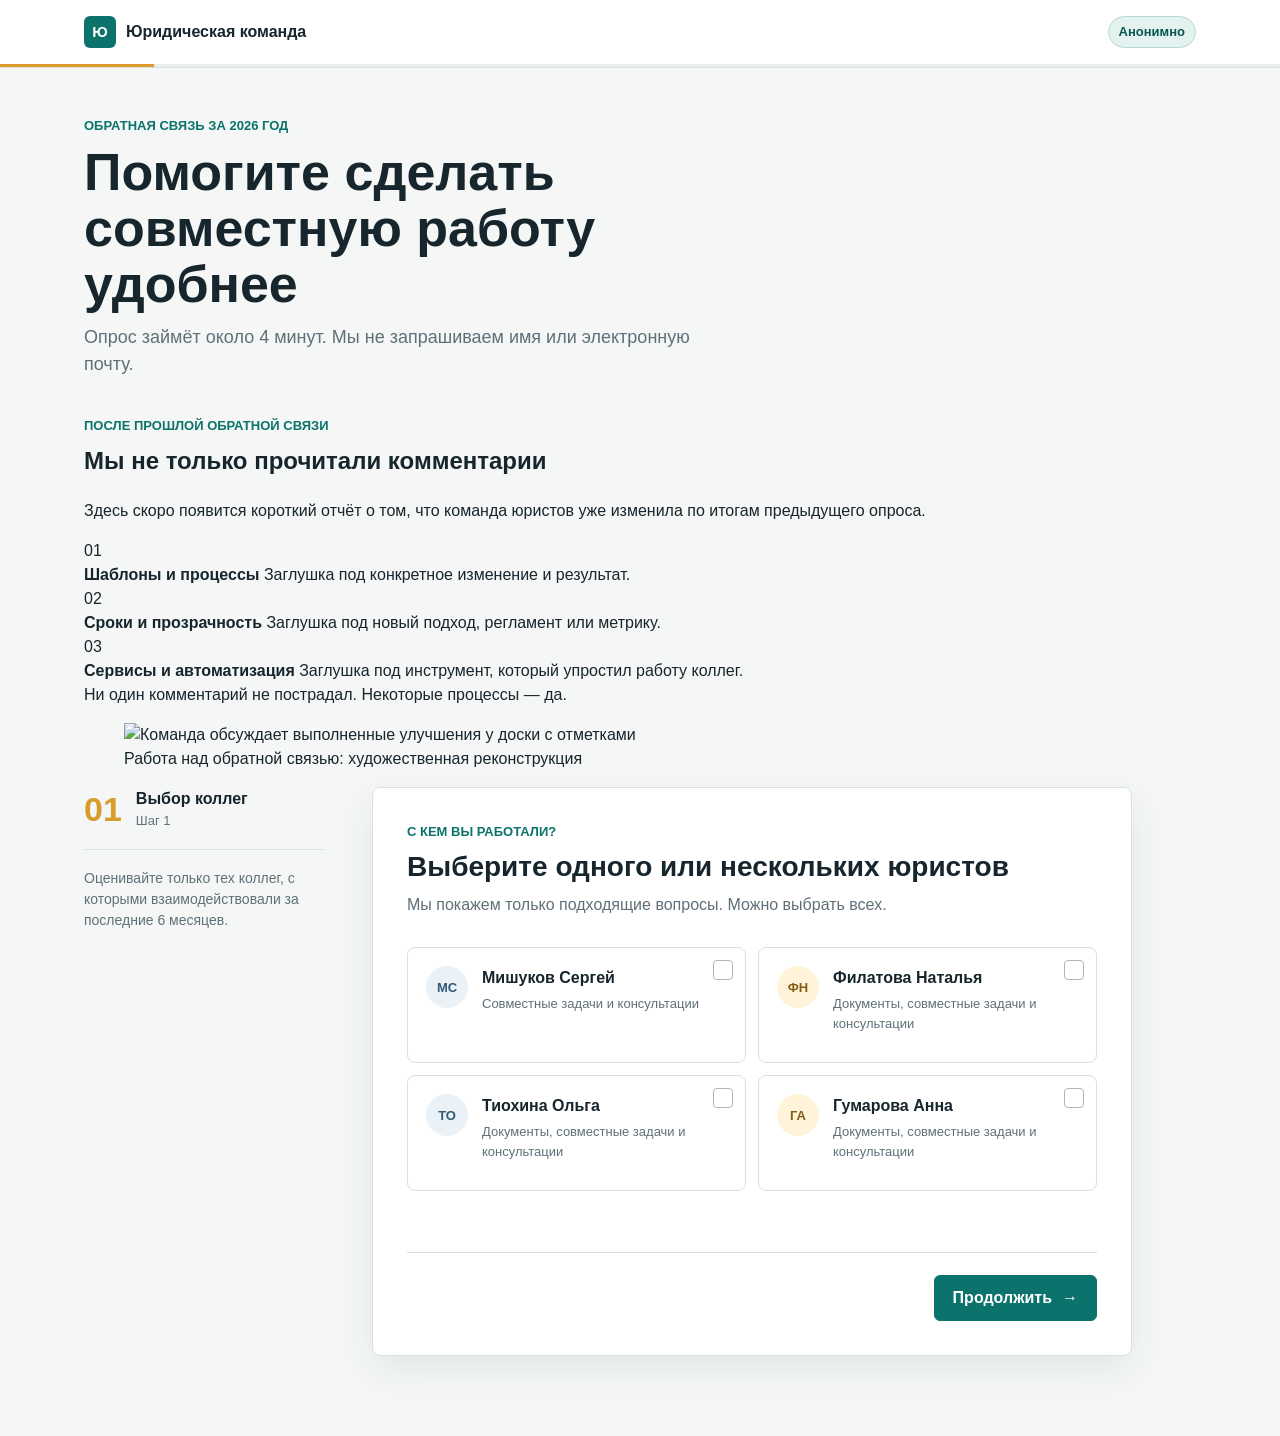
==== index.html @ 3297eff4 "Add previous-feedback highlights section" ====
<!doctype html>
<html lang="ru">
<head>
  <meta charset="utf-8">
  <meta name="viewport" content="width=device-width, initial-scale=1">
  <meta name="color-scheme" content="light">
  <meta name="theme-color" content="#0b736b">
  <title>Обратная связь по работе юридической команды</title>
  <meta name="description" content="Анонимная обратная связь по работе юридической команды">
  <link rel="stylesheet" href="styles.css">
</head>
<body>
  <header class="topbar">
    <div class="topbar__inner">
      <a class="brand" href="#" aria-label="В начало опроса">
        <span class="brand__mark" aria-hidden="true">Ю</span>
        <span>Юридическая команда</span>
      </a>
      <span class="privacy-badge">Анонимно</span>
    </div>
    <div class="progress" aria-label="Прогресс заполнения">
      <div class="progress__bar" id="progress-bar"></div>
    </div>
  </header>

  <main class="shell">
    <section class="intro" aria-labelledby="page-title">
      <p class="eyebrow">Обратная связь за 2026 год</p>
      <h1 id="page-title">Помогите сделать совместную работу удобнее</h1>
      <p>Опрос займёт около 4 минут. Мы не запрашиваем имя или электронную почту.</p>
    </section>


    <section class="after-feedback" aria-labelledby="after-feedback-title">
      <div class="after-feedback__copy">
        <p class="eyebrow">После прошлой обратной связи</p>
        <h2 id="after-feedback-title">Мы не только прочитали комментарии</h2>
        <p class="after-feedback__lead">Здесь скоро появится короткий отчёт о том, что команда юристов уже изменила по итогам предыдущего опроса.</p>

        <div class="impact-list" aria-label="Будущие темы отчёта">
          <div class="impact-item">
            <span class="impact-item__number">01</span>
            <div>
              <strong>Шаблоны и процессы</strong>
              <span>Заглушка под конкретное изменение и результат.</span>
            </div>
          </div>
          <div class="impact-item">
            <span class="impact-item__number">02</span>
            <div>
              <strong>Сроки и прозрачность</strong>
              <span>Заглушка под новый подход, регламент или метрику.</span>
            </div>
          </div>
          <div class="impact-item">
            <span class="impact-item__number">03</span>
            <div>
              <strong>Сервисы и автоматизация</strong>
              <span>Заглушка под инструмент, который упростил работу коллег.</span>
            </div>
          </div>
        </div>

        <p class="after-feedback__aside">Ни один комментарий не пострадал. Некоторые процессы — да.</p>
      </div>

      <figure class="after-feedback__media">
        <img src="assets/after-feedback-team.svg" alt="Команда обсуждает выполненные улучшения у доски с отметками">
        <figcaption>Работа над обратной связью: художественная реконструкция</figcaption>
      </figure>
    </section>

    <div class="survey-layout">
      <aside class="survey-meta" aria-label="Информация об опросе">
        <div class="meta-item">
          <span class="meta-item__number" id="step-number">01</span>
          <div>
            <strong id="step-label">Выбор коллег</strong>
            <span id="step-count">Шаг 1</span>
          </div>
        </div>
        <p class="meta-note">Оценивайте только тех коллег, с которыми взаимодействовали за последние 6 месяцев.</p>
      </aside>

      <form id="survey-form" class="survey" novalidate>
        <section class="step is-active" data-step="selection" aria-labelledby="selection-title">
          <div class="step-heading">
            <p class="step-heading__kicker">С кем вы работали?</p>
            <h2 id="selection-title">Выберите одного или нескольких юристов</h2>
            <p>Мы покажем только подходящие вопросы. Можно выбрать всех.</p>
          </div>

          <div class="people-grid" id="people-grid"></div>
          <p class="field-error" id="selection-error" role="alert"></p>

          <div class="actions actions--end">
            <button class="button button--primary" type="button" id="start-button">
              Продолжить
              <span aria-hidden="true">→</span>
            </button>
          </div>
        </section>

        <section class="step" data-step="person" aria-live="polite"></section>

        <section class="step" data-step="final" aria-labelledby="final-title">
          <div class="step-heading">
            <p class="step-heading__kicker">Общий опыт</p>
            <h2 id="final-title">Осталось немного</h2>
            <p>Расскажите о сложностях, которые важно учесть в дальнейшей работе.</p>
          </div>

          <fieldset class="field-group">
            <legend>Возникали ли сложности во взаимодействии?</legend>
            <div class="choice-row">
              <label class="choice-pill">
                <input type="radio" name="had-difficulty" value="Нет" required>
                <span>Нет</span>
              </label>
              <label class="choice-pill">
                <input type="radio" name="had-difficulty" value="Да">
                <span>Да, была сложность</span>
              </label>
            </div>
          </fieldset>

          <div class="field is-hidden" id="difficulty-details-wrap">
            <label for="difficulty-details">Опишите ситуацию и что помогло бы её решить <span class="required">*</span></label>
            <textarea id="difficulty-details" rows="5" placeholder="Без персональных данных: ситуация, её влияние и желаемый результат"></textarea>
            <p class="field-error" data-error-for="difficulty-details" role="alert"></p>
          </div>

          <div class="field">
            <label for="team-wish">Что ещё юридическая команда могла бы улучшить?</label>
            <textarea id="team-wish" rows="4" placeholder="Необязательно"></textarea>
          </div>

          <div class="notice">
            <strong>Перед отправкой</strong>
            <p>Пожалуйста, не указывайте в комментариях данные клиентов, номера договоров и другую конфиденциальную информацию.</p>
          </div>

          <p class="field-error" id="final-error" role="alert"></p>
          <div class="actions">
            <button class="button button--secondary" type="button" data-action="back">Назад</button>
            <button class="button button--primary" type="submit" id="submit-button">
              <span class="button__label">Отправить ответ</span>
              <span class="button__spinner" aria-hidden="true"></span>
            </button>
          </div>
        </section>

        <section class="step success" data-step="success" aria-labelledby="success-title">
          <div class="success__mark" aria-hidden="true">✓</div>
          <p class="step-heading__kicker">Ответ записан</p>
          <h2 id="success-title">Спасибо за обратную связь</h2>
          <p>Результаты будут анализироваться в обобщённом виде вместе с ответами других коллег.</p>
        </section>
      </form>
    </div>
  </main>

  <form id="google-form" action="https://docs.google.com/forms/d/e/1FAIpQLSdIA1RWvDB-7b70IXJwXFzB1P9AaXheVucf6QjuckvnN6t9wQ/formResponse" method="post" target="submit-frame" hidden></form>
  <iframe name="submit-frame" id="submit-frame" title="Отправка ответа" hidden></iframe>

  <script src="app.js"></script>
</body>
</html>
---- styles.css ----
:root {
  --ink: #17252c;
  --muted: #607078;
  --line: #d8e0e2;
  --surface: #ffffff;
  --canvas: #f4f7f6;
  --teal: #0b736b;
  --teal-dark: #07564f;
  --teal-soft: #e4f2ef;
  --amber: #d99b2b;
  --amber-soft: #fff4d9;
  --blue-soft: #eaf1f7;
  --danger: #b33a3a;
  --shadow: 0 14px 38px rgba(18, 46, 49, 0.08);
  font-family: Inter, "Segoe UI", Arial, sans-serif;
  color: var(--ink);
  background: var(--canvas);
}

* { box-sizing: border-box; }

html { scroll-behavior: smooth; }

body {
  margin: 0;
  min-width: 320px;
  background: var(--canvas);
  color: var(--ink);
  font-size: 16px;
  line-height: 1.5;
}

button, textarea, input { font: inherit; }

button { letter-spacing: 0; }

.topbar {
  position: sticky;
  top: 0;
  z-index: 20;
  background: rgba(255, 255, 255, 0.96);
  border-bottom: 1px solid var(--line);
}

.topbar__inner {
  max-width: 1160px;
  height: 64px;
  margin: 0 auto;
  padding: 0 24px;
  display: flex;
  align-items: center;
  justify-content: space-between;
  gap: 16px;
}

.brand {
  display: inline-flex;
  align-items: center;
  gap: 10px;
  color: var(--ink);
  font-weight: 700;
  text-decoration: none;
}

.brand__mark {
  width: 32px;
  height: 32px;
  display: grid;
  place-items: center;
  border-radius: 6px;
  background: var(--teal);
  color: #fff;
  font-size: 15px;
}

.privacy-badge {
  padding: 5px 10px;
  border: 1px solid #b8d7d2;
  border-radius: 999px;
  color: var(--teal-dark);
  background: var(--teal-soft);
  font-size: 13px;
  font-weight: 700;
}

.progress { height: 3px; background: #e8edee; }

.progress__bar {
  width: 12%;
  height: 100%;
  background: var(--amber);
  transition: width 220ms ease;
}

.shell {
  max-width: 1160px;
  margin: 0 auto;
  padding: 48px 24px 80px;
}

.intro {
  max-width: 760px;
  margin-bottom: 38px;
}

.eyebrow, .step-heading__kicker {
  margin: 0 0 8px;
  color: var(--teal);
  font-size: 13px;
  font-weight: 800;
  text-transform: uppercase;
}

h1, h2, p { margin-top: 0; }

h1 {
  max-width: 720px;
  margin-bottom: 12px;
  font-size: clamp(32px, 5vw, 52px);
  line-height: 1.08;
  letter-spacing: 0;
}

.intro > p:last-child {
  max-width: 620px;
  margin-bottom: 0;
  color: var(--muted);
  font-size: 18px;
}

.survey-layout {
  display: grid;
  grid-template-columns: minmax(180px, 240px) minmax(0, 760px);
  gap: 48px;
  align-items: start;
}

.survey-meta { position: sticky; top: 96px; }

.meta-item {
  display: flex;
  align-items: center;
  gap: 14px;
  padding-bottom: 18px;
  border-bottom: 1px solid var(--line);
}

.meta-item__number {
  color: var(--amber);
  font-size: 34px;
  font-weight: 800;
  line-height: 1;
}

.meta-item strong, .meta-item span { display: block; }

.meta-item div > span { color: var(--muted); font-size: 13px; }

.meta-note { margin: 18px 0 0; color: var(--muted); font-size: 14px; }

.survey {
  min-height: 560px;
  padding: 34px;
  border: 1px solid var(--line);
  border-radius: 8px;
  background: var(--surface);
  box-shadow: var(--shadow);
}

.step { display: none; }
.step.is-active { display: block; }

.step-heading { margin-bottom: 30px; }

.step-heading h2, .success h2 {
  margin-bottom: 10px;
  font-size: 28px;
  line-height: 1.2;
  letter-spacing: 0;
}

.step-heading > p:last-child, .success > p:last-child { margin-bottom: 0; color: var(--muted); }

.people-grid {
  display: grid;
  grid-template-columns: repeat(2, minmax(0, 1fr));
  gap: 12px;
}

.person-choice {
  position: relative;
  display: flex;
  min-height: 116px;
  padding: 18px;
  gap: 14px;
  align-items: flex-start;
  border: 1px solid var(--line);
  border-radius: 8px;
  background: #fff;
  cursor: pointer;
  transition: border-color 160ms ease, background 160ms ease, box-shadow 160ms ease;
}

.person-choice:hover { border-color: #91b8b3; }

.person-choice:has(input:focus-visible) { outline: 3px solid rgba(11, 115, 107, 0.2); outline-offset: 2px; }

.person-choice:has(input:checked) {
  border-color: var(--teal);
  background: var(--teal-soft);
  box-shadow: inset 0 0 0 1px var(--teal);
}

.person-choice input {
  position: absolute;
  opacity: 0;
  pointer-events: none;
}

.avatar {
  flex: 0 0 42px;
  width: 42px;
  height: 42px;
  display: grid;
  place-items: center;
  border-radius: 50%;
  background: var(--blue-soft);
  color: #315a75;
  font-size: 13px;
  font-weight: 800;
}

.person-choice:nth-child(2n) .avatar { background: var(--amber-soft); color: #845d13; }

.person-choice__copy { min-width: 0; }
.person-choice__copy strong { display: block; margin-bottom: 4px; }
.person-choice__copy span { display: block; color: var(--muted); font-size: 13px; }

.person-choice__check {
  position: absolute;
  top: 12px;
  right: 12px;
  width: 20px;
  height: 20px;
  display: grid;
  place-items: center;
  border: 1px solid #aab7bc;
  border-radius: 4px;
  color: transparent;
  background: #fff;
  font-size: 13px;
  font-weight: 900;
}

.person-choice:has(input:checked) .person-choice__check { border-color: var(--teal); background: var(--teal); color: #fff; }

.person-summary {
  display: flex;
  align-items: center;
  gap: 14px;
  margin: -6px 0 28px;
  padding: 14px 16px;
  border-left: 3px solid var(--amber);
  background: var(--amber-soft);
}

.person-summary strong, .person-summary span { display: block; }
.person-summary span { color: #6f6042; font-size: 13px; }

.metric { margin-bottom: 28px; }

.metric__title {
  display: flex;
  justify-content: space-between;
  gap: 16px;
  margin-bottom: 10px;
  font-weight: 700;
}

.metric__title span { color: var(--muted); font-size: 13px; font-weight: 500; }

.rating {
  display: grid;
  grid-template-columns: repeat(10, minmax(36px, 1fr));
  gap: 5px;
}

.rating label { position: relative; }
.rating input { position: absolute; opacity: 0; }

.rating span {
  height: 42px;
  display: grid;
  place-items: center;
  border: 1px solid var(--line);
  border-radius: 6px;
  background: #fff;
  cursor: pointer;
  font-weight: 700;
  transition: background 140ms ease, border-color 140ms ease, color 140ms ease;
}

.rating label:hover span { border-color: #87aaa6; }
.rating input:focus-visible + span { outline: 3px solid rgba(11, 115, 107, 0.2); outline-offset: 2px; }
.rating input:checked + span { border-color: var(--teal); background: var(--teal); color: #fff; }

.rating-scale {
  display: flex;
  justify-content: space-between;
  margin-top: 7px;
  color: var(--muted);
  font-size: 12px;
}

.field { margin-top: 24px; }
.field.is-hidden { display: none; }

.field label, .field-group legend {
  display: block;
  margin-bottom: 9px;
  font-weight: 700;
}

.required { color: var(--danger); }

textarea {
  width: 100%;
  min-height: 96px;
  padding: 13px 14px;
  resize: vertical;
  border: 1px solid #b8c4c8;
  border-radius: 6px;
  color: var(--ink);
  background: #fff;
}

textarea:focus { outline: 3px solid rgba(11, 115, 107, 0.16); border-color: var(--teal); }
textarea[aria-invalid="true"] { border-color: var(--danger); }

.field-group { margin: 0; padding: 0; border: 0; }

.choice-row { display: flex; flex-wrap: wrap; gap: 10px; }
.choice-pill { position: relative; }
.choice-pill input { position: absolute; opacity: 0; }
.choice-pill span {
  display: block;
  padding: 10px 15px;
  border: 1px solid var(--line);
  border-radius: 6px;
  cursor: pointer;
  background: #fff;
}
.choice-pill input:checked + span { border-color: var(--teal); background: var(--teal-soft); color: var(--teal-dark); font-weight: 700; }
.choice-pill input:focus-visible + span { outline: 3px solid rgba(11, 115, 107, 0.2); outline-offset: 2px; }

.notice {
  margin-top: 26px;
  padding: 14px 16px;
  border-left: 3px solid #5e86a0;
  background: var(--blue-soft);
  color: #344f60;
}
.notice strong { display: block; margin-bottom: 2px; }
.notice p { margin-bottom: 0; font-size: 14px; }

.field-error { min-height: 21px; margin: 8px 0 0; color: var(--danger); font-size: 13px; }

.actions {
  display: flex;
  justify-content: space-between;
  gap: 12px;
  margin-top: 32px;
  padding-top: 22px;
  border-top: 1px solid var(--line);
}

.actions--end { justify-content: flex-end; }

.button {
  min-height: 44px;
  padding: 10px 18px;
  display: inline-flex;
  align-items: center;
  justify-content: center;
  gap: 10px;
  border-radius: 6px;
  cursor: pointer;
  font-weight: 750;
}

.button:focus-visible { outline: 3px solid rgba(11, 115, 107, 0.25); outline-offset: 2px; }
.button:disabled { cursor: wait; opacity: 0.7; }
.button--primary { border: 1px solid var(--teal); background: var(--teal); color: #fff; }
.button--primary:hover:not(:disabled) { border-color: var(--teal-dark); background: var(--teal-dark); }
.button--secondary { border: 1px solid #aebbbf; background: #fff; color: var(--ink); }
.button--secondary:hover { background: #f3f6f6; }

.button__spinner {
  display: none;
  width: 16px;
  height: 16px;
  border: 2px solid rgba(255,255,255,0.45);
  border-top-color: #fff;
  border-radius: 50%;
  animation: spin 700ms linear infinite;
}
.button.is-loading .button__spinner { display: block; }

.success { padding: 54px 10px; text-align: center; }
.success__mark {
  width: 58px;
  height: 58px;
  margin: 0 auto 20px;
  display: grid;
  place-items: center;
  border-radius: 50%;
  background: var(--teal-soft);
  color: var(--teal);
  font-size: 30px;
  font-weight: 800;
}

@keyframes spin { to { transform: rotate(360deg); } }

@media (max-width: 820px) {
  .shell { padding-top: 34px; }
  .survey-layout { grid-template-columns: 1fr; gap: 18px; }
  .survey-meta { position: static; }
  .meta-note { display: none; }
  .survey { min-height: auto; }
}

@media (max-width: 620px) {
  .topbar__inner { padding: 0 16px; }
  .brand > span:last-child { display: none; }
  .shell { padding: 28px 14px 52px; }
  h1 { font-size: 34px; }
  .intro > p:last-child { font-size: 16px; }
  .people-grid { grid-template-columns: 1fr; }
  .survey { padding: 24px 16px; }
  .rating { grid-template-columns: repeat(5, 1fr); }
  .metric__title { display: block; }
  .metric__title span { display: block; margin-top: 3px; }
  .actions { flex-wrap: wrap; }
  .actions .button { flex: 1 1 130px; }
}

@media (prefers-reduced-motion: reduce) {
  *, *::before, *::after { scroll-behavior: auto !important; animation-duration: 0.01ms !important; transition-duration: 0.01ms !important; }
}
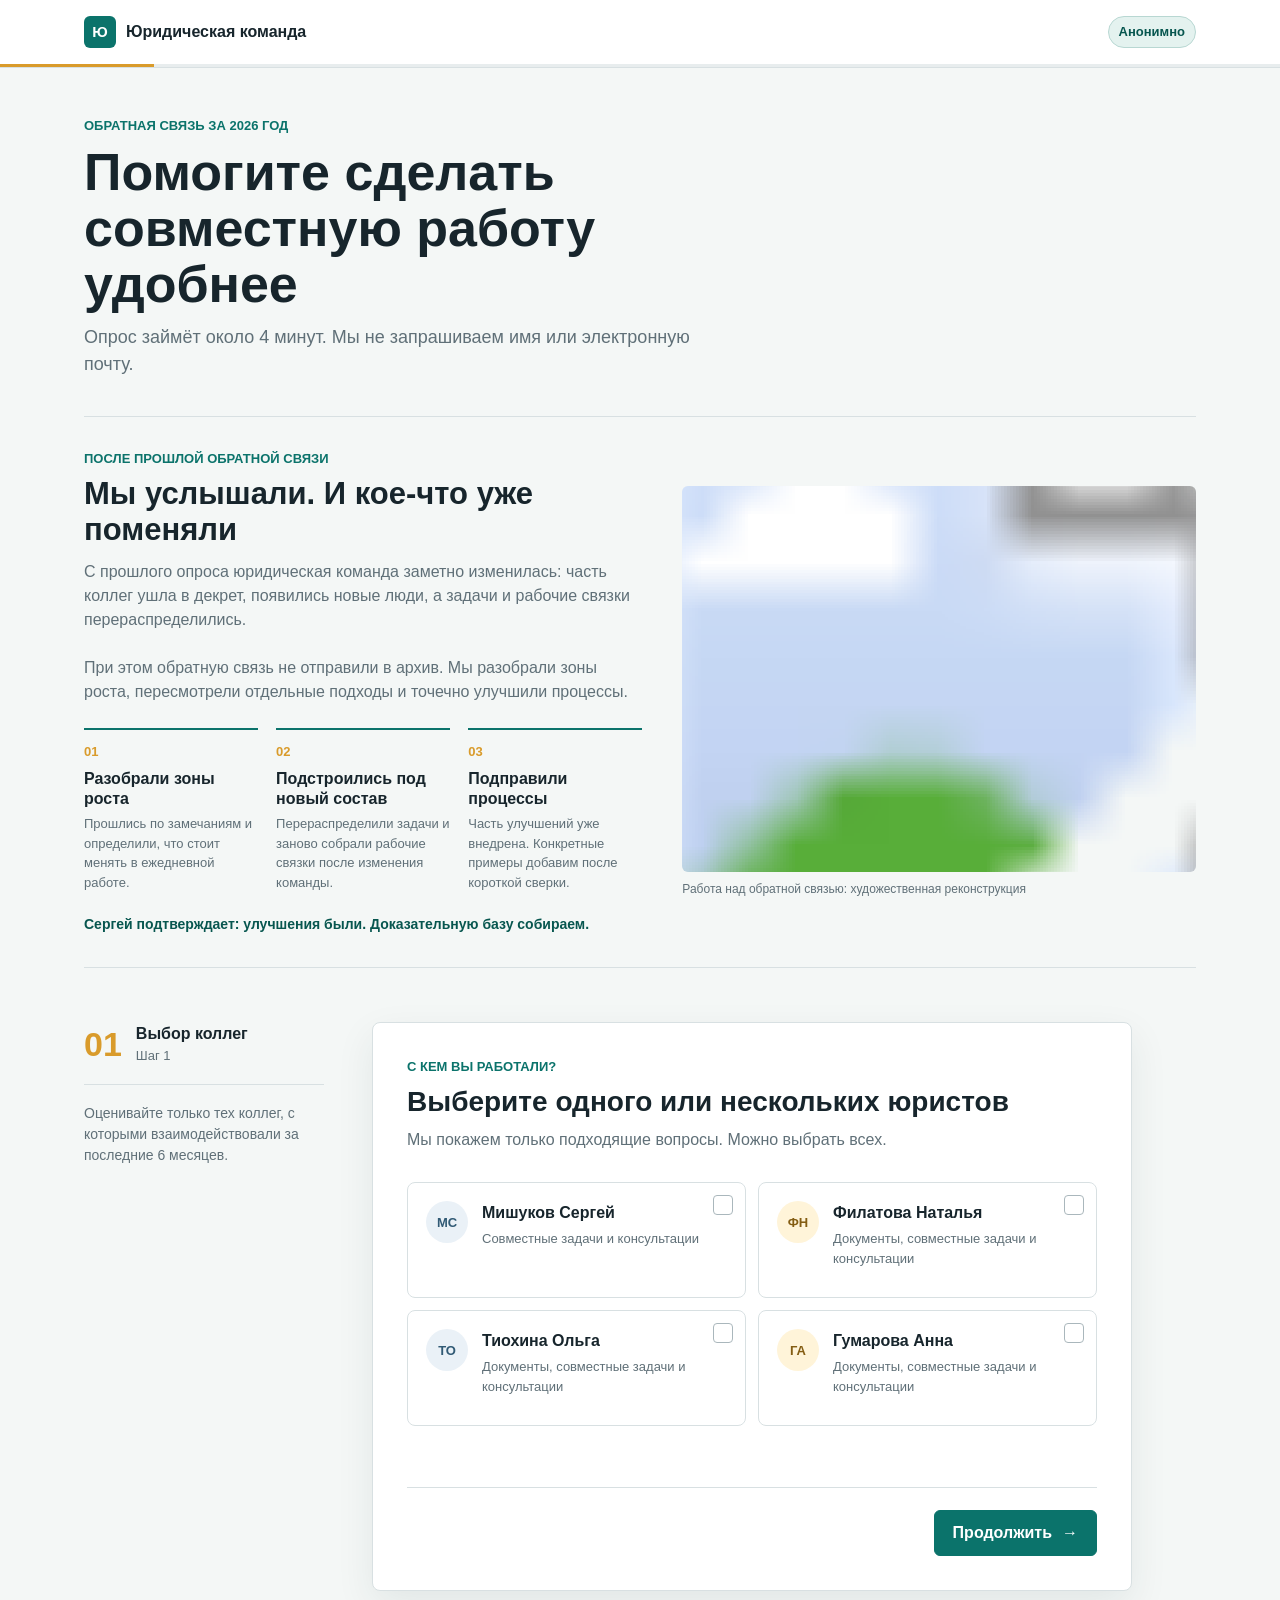
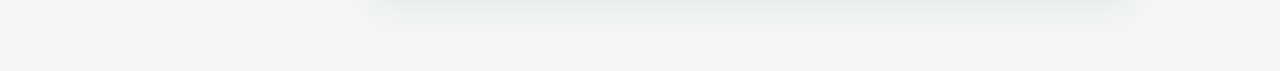
==== commit f9555af4: "Add agreed welcome text" ====
--- a/index.html
+++ b/index.html
@@ -34,34 +34,35 @@
     <section class="after-feedback" aria-labelledby="after-feedback-title">
       <div class="after-feedback__copy">
         <p class="eyebrow">После прошлой обратной связи</p>
-        <h2 id="after-feedback-title">Мы не только прочитали комментарии</h2>
-        <p class="after-feedback__lead">Здесь скоро появится короткий отчёт о том, что команда юристов уже изменила по итогам предыдущего опроса.</p>
+        <h2 id="after-feedback-title">Мы услышали. И кое-что уже поменяли</h2>
+        <p class="after-feedback__lead">С прошлого опроса юридическая команда заметно изменилась: часть коллег ушла в декрет, появились новые люди, а задачи и рабочие связки перераспределились.</p>
+        <p class="after-feedback__lead">При этом обратную связь не отправили в архив. Мы разобрали зоны роста, пересмотрели отдельные подходы и точечно улучшили процессы.</p>
 
         <div class="impact-list" aria-label="Будущие темы отчёта">
           <div class="impact-item">
             <span class="impact-item__number">01</span>
             <div>
-              <strong>Шаблоны и процессы</strong>
-              <span>Заглушка под конкретное изменение и результат.</span>
+              <strong>Разобрали зоны роста</strong>
+              <span>Прошлись по замечаниям и определили, что стоит менять в ежедневной работе.</span>
             </div>
           </div>
           <div class="impact-item">
             <span class="impact-item__number">02</span>
             <div>
-              <strong>Сроки и прозрачность</strong>
-              <span>Заглушка под новый подход, регламент или метрику.</span>
+              <strong>Подстроились под новый состав</strong>
+              <span>Перераспределили задачи и заново собрали рабочие связки после изменения команды.</span>
             </div>
           </div>
           <div class="impact-item">
             <span class="impact-item__number">03</span>
             <div>
-              <strong>Сервисы и автоматизация</strong>
-              <span>Заглушка под инструмент, который упростил работу коллег.</span>
+              <strong>Подправили процессы</strong>
+              <span>Часть улучшений уже внедрена. Конкретные примеры добавим после короткой сверки.</span>
             </div>
           </div>
         </div>
 
-        <p class="after-feedback__aside">Ни один комментарий не пострадал. Некоторые процессы — да.</p>
+        <p class="after-feedback__aside">Сергей подтверждает: улучшения были. Доказательную базу собираем.</p>
       </div>
 
       <figure class="after-feedback__media">
--- a/styles.css
+++ b/styles.css
@@ -128,6 +128,92 @@
   font-size: 18px;
 }
 
+.after-feedback {
+  display: grid;
+  grid-template-columns: minmax(0, 1fr) minmax(340px, 0.92fr);
+  gap: 40px;
+  margin: 0 0 54px;
+  padding: 32px 0;
+  border-top: 1px solid var(--line);
+  border-bottom: 1px solid var(--line);
+  align-items: center;
+}
+
+.after-feedback h2 {
+  max-width: 520px;
+  margin-bottom: 12px;
+  font-size: 31px;
+  line-height: 1.15;
+  letter-spacing: 0;
+}
+
+.after-feedback__lead {
+  max-width: 590px;
+  margin-bottom: 24px;
+  color: var(--muted);
+}
+
+.impact-list {
+  display: grid;
+  grid-template-columns: repeat(3, minmax(0, 1fr));
+  gap: 18px;
+}
+
+.impact-item {
+  min-width: 0;
+  padding-top: 12px;
+  border-top: 2px solid var(--teal);
+}
+
+.impact-item__number {
+  display: block;
+  margin-bottom: 8px;
+  color: var(--amber);
+  font-size: 13px;
+  font-weight: 800;
+}
+
+.impact-item strong,
+.impact-item div > span {
+  display: block;
+}
+
+.impact-item strong {
+  margin-bottom: 5px;
+  line-height: 1.25;
+}
+
+.impact-item div > span {
+  color: var(--muted);
+  font-size: 13px;
+}
+
+.after-feedback__aside {
+  margin: 22px 0 0;
+  color: var(--teal-dark);
+  font-size: 14px;
+  font-weight: 700;
+}
+
+.after-feedback__media {
+  margin: 0;
+}
+
+.after-feedback__media img {
+  width: 100%;
+  aspect-ratio: 4 / 3;
+  display: block;
+  object-fit: cover;
+  object-position: 68% center;
+  border-radius: 6px;
+}
+
+.after-feedback__media figcaption {
+  margin-top: 8px;
+  color: var(--muted);
+  font-size: 12px;
+}
+
 .survey-layout {
   display: grid;
   grid-template-columns: minmax(180px, 240px) minmax(0, 760px);
@@ -424,6 +510,9 @@
 
 @media (max-width: 820px) {
   .shell { padding-top: 34px; }
+  .after-feedback { grid-template-columns: 1fr; gap: 24px; }
+  .after-feedback__media { order: -1; }
+  .after-feedback__media img { aspect-ratio: 16 / 8; }
   .survey-layout { grid-template-columns: 1fr; gap: 18px; }
   .survey-meta { position: static; }
   .meta-note { display: none; }
@@ -436,6 +525,12 @@
   .shell { padding: 28px 14px 52px; }
   h1 { font-size: 34px; }
   .intro > p:last-child { font-size: 16px; }
+  .after-feedback { margin-bottom: 38px; padding: 24px 0; }
+  .after-feedback h2 { font-size: 26px; }
+  .impact-list { grid-template-columns: 1fr; gap: 14px; }
+  .impact-item { display: grid; grid-template-columns: 32px 1fr; gap: 8px; }
+  .impact-item__number { margin: 2px 0 0; }
+  .after-feedback__media img { aspect-ratio: 4 / 3; }
   .people-grid { grid-template-columns: 1fr; }
   .survey { padding: 24px 16px; }
   .rating { grid-template-columns: repeat(5, 1fr); }
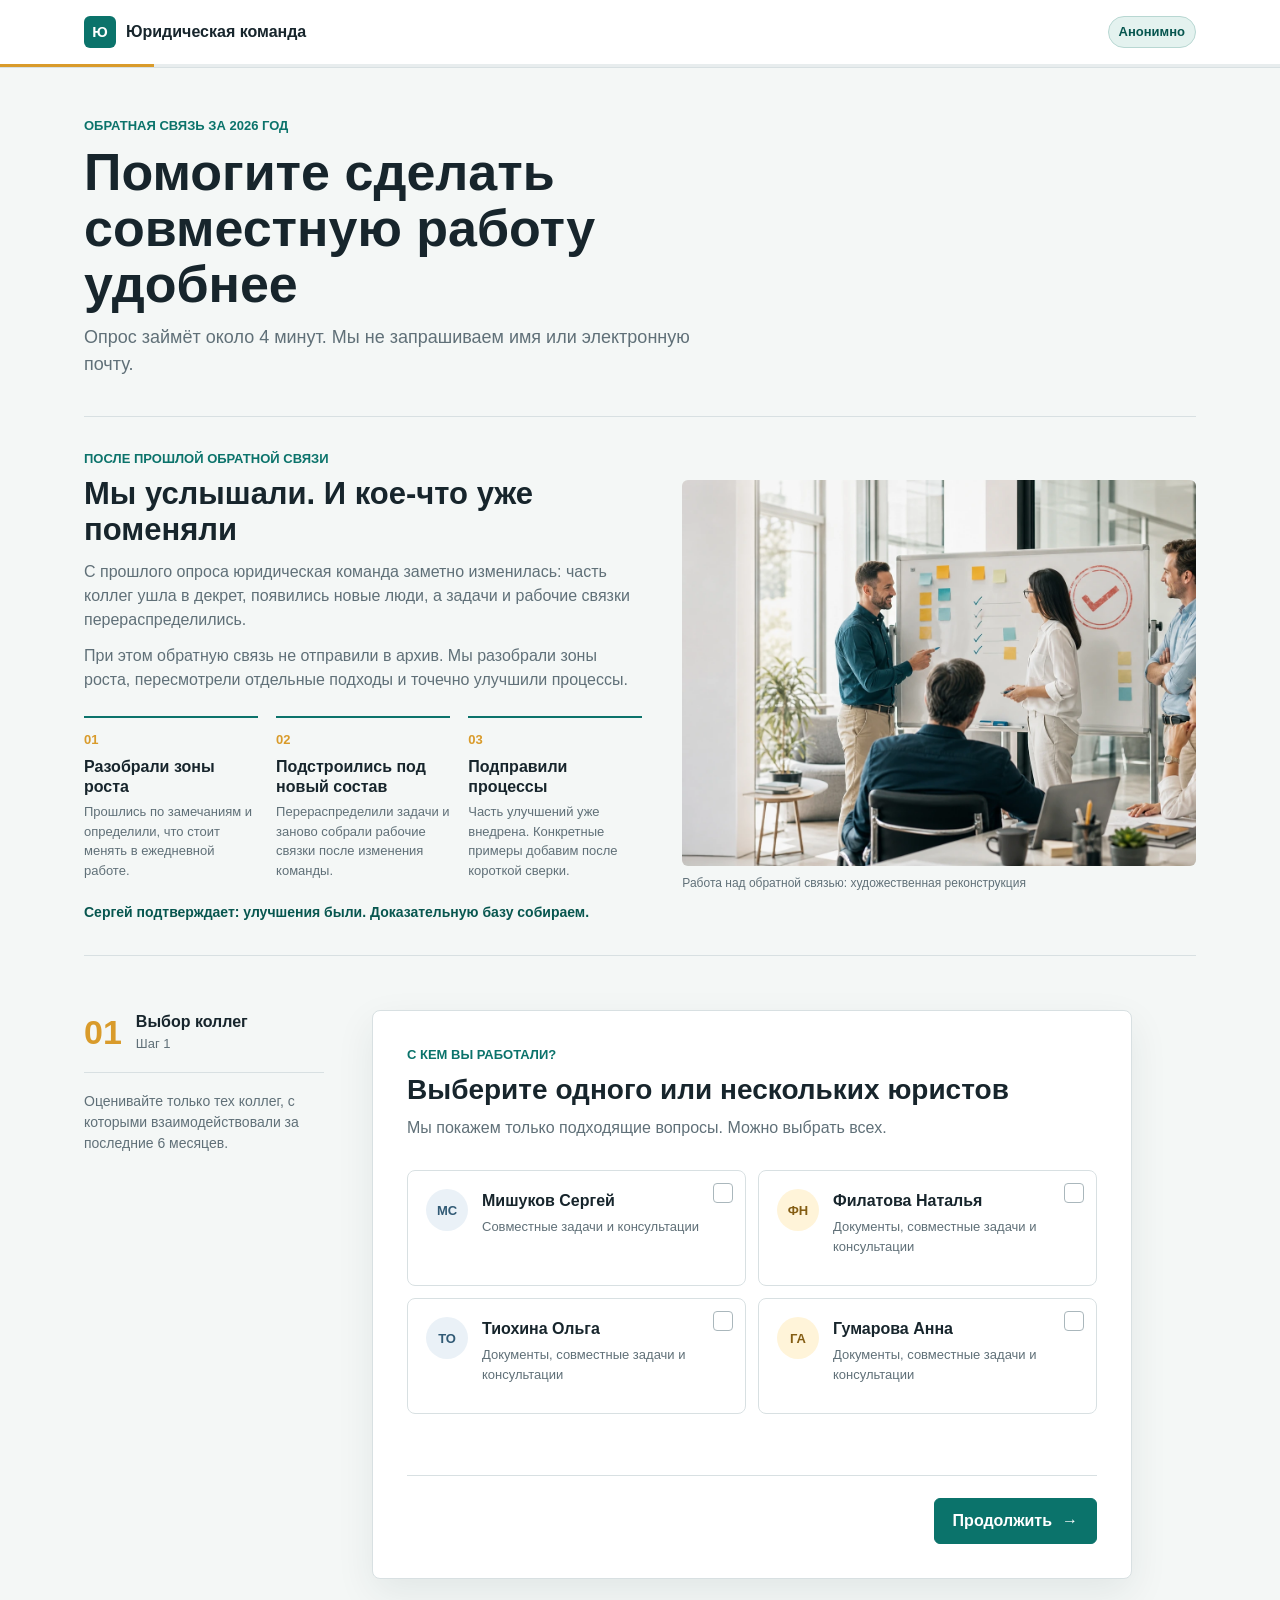
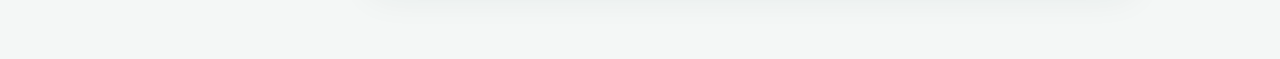
==== commit 58f20a26: "Embed sharp feedback banner directly" ====
--- a/index.html
+++ b/index.html
@@ -1,169 +1,169 @@
-<!doctype html>
-<html lang="ru">
-<head>
-  <meta charset="utf-8">
-  <meta name="viewport" content="width=device-width, initial-scale=1">
-  <meta name="color-scheme" content="light">
-  <meta name="theme-color" content="#0b736b">
-  <title>Обратная связь по работе юридической команды</title>
-  <meta name="description" content="Анонимная обратная связь по работе юридической команды">
-  <link rel="stylesheet" href="styles.css">
-</head>
-<body>
-  <header class="topbar">
-    <div class="topbar__inner">
-      <a class="brand" href="#" aria-label="В начало опроса">
-        <span class="brand__mark" aria-hidden="true">Ю</span>
-        <span>Юридическая команда</span>
-      </a>
-      <span class="privacy-badge">Анонимно</span>
-    </div>
-    <div class="progress" aria-label="Прогресс заполнения">
-      <div class="progress__bar" id="progress-bar"></div>
-    </div>
-  </header>
-
-  <main class="shell">
-    <section class="intro" aria-labelledby="page-title">
-      <p class="eyebrow">Обратная связь за 2026 год</p>
-      <h1 id="page-title">Помогите сделать совместную работу удобнее</h1>
-      <p>Опрос займёт около 4 минут. Мы не запрашиваем имя или электронную почту.</p>
-    </section>
-
-
-    <section class="after-feedback" aria-labelledby="after-feedback-title">
-      <div class="after-feedback__copy">
-        <p class="eyebrow">После прошлой обратной связи</p>
-        <h2 id="after-feedback-title">Мы услышали. И кое-что уже поменяли</h2>
+<!doctype html>
+<html lang="ru">
+<head>
+  <meta charset="utf-8">
+  <meta name="viewport" content="width=device-width, initial-scale=1">
+  <meta name="color-scheme" content="light">
+  <meta name="theme-color" content="#0b736b">
+  <title>Обратная связь по работе юридической команды</title>
+  <meta name="description" content="Анонимная обратная связь по работе юридической команды">
+  <link rel="stylesheet" href="styles.css">
+</head>
+<body>
+  <header class="topbar">
+    <div class="topbar__inner">
+      <a class="brand" href="#" aria-label="В начало опроса">
+        <span class="brand__mark" aria-hidden="true">Ю</span>
+        <span>Юридическая команда</span>
+      </a>
+      <span class="privacy-badge">Анонимно</span>
+    </div>
+    <div class="progress" aria-label="Прогресс заполнения">
+      <div class="progress__bar" id="progress-bar"></div>
+    </div>
+  </header>
+
+  <main class="shell">
+    <section class="intro" aria-labelledby="page-title">
+      <p class="eyebrow">Обратная связь за 2026 год</p>
+      <h1 id="page-title">Помогите сделать совместную работу удобнее</h1>
+      <p>Опрос займёт около 4 минут. Мы не запрашиваем имя или электронную почту.</p>
+    </section>
+
+
+    <section class="after-feedback" aria-labelledby="after-feedback-title">
+      <div class="after-feedback__copy">
+        <p class="eyebrow">После прошлой обратной связи</p>
+        <h2 id="after-feedback-title">Мы услышали. И кое-что уже поменяли</h2>
         <p class="after-feedback__lead">С прошлого опроса юридическая команда заметно изменилась: часть коллег ушла в декрет, появились новые люди, а задачи и рабочие связки перераспределились.</p>
-        <p class="after-feedback__lead">При этом обратную связь не отправили в архив. Мы разобрали зоны роста, пересмотрели отдельные подходы и точечно улучшили процессы.</p>
-
-        <div class="impact-list" aria-label="Будущие темы отчёта">
-          <div class="impact-item">
-            <span class="impact-item__number">01</span>
-            <div>
-              <strong>Разобрали зоны роста</strong>
-              <span>Прошлись по замечаниям и определили, что стоит менять в ежедневной работе.</span>
-            </div>
-          </div>
-          <div class="impact-item">
-            <span class="impact-item__number">02</span>
-            <div>
-              <strong>Подстроились под новый состав</strong>
-              <span>Перераспределили задачи и заново собрали рабочие связки после изменения команды.</span>
-            </div>
-          </div>
-          <div class="impact-item">
-            <span class="impact-item__number">03</span>
-            <div>
-              <strong>Подправили процессы</strong>
-              <span>Часть улучшений уже внедрена. Конкретные примеры добавим после короткой сверки.</span>
-            </div>
-          </div>
-        </div>
-
-        <p class="after-feedback__aside">Сергей подтверждает: улучшения были. Доказательную базу собираем.</p>
-      </div>
-
-      <figure class="after-feedback__media">
-        <img src="assets/after-feedback-team.svg" alt="Команда обсуждает выполненные улучшения у доски с отметками">
-        <figcaption>Работа над обратной связью: художественная реконструкция</figcaption>
-      </figure>
-    </section>
-
-    <div class="survey-layout">
-      <aside class="survey-meta" aria-label="Информация об опросе">
-        <div class="meta-item">
-          <span class="meta-item__number" id="step-number">01</span>
-          <div>
-            <strong id="step-label">Выбор коллег</strong>
-            <span id="step-count">Шаг 1</span>
-          </div>
-        </div>
-        <p class="meta-note">Оценивайте только тех коллег, с которыми взаимодействовали за последние 6 месяцев.</p>
-      </aside>
-
-      <form id="survey-form" class="survey" novalidate>
-        <section class="step is-active" data-step="selection" aria-labelledby="selection-title">
-          <div class="step-heading">
-            <p class="step-heading__kicker">С кем вы работали?</p>
-            <h2 id="selection-title">Выберите одного или нескольких юристов</h2>
-            <p>Мы покажем только подходящие вопросы. Можно выбрать всех.</p>
-          </div>
-
-          <div class="people-grid" id="people-grid"></div>
-          <p class="field-error" id="selection-error" role="alert"></p>
-
-          <div class="actions actions--end">
-            <button class="button button--primary" type="button" id="start-button">
-              Продолжить
-              <span aria-hidden="true">→</span>
-            </button>
-          </div>
-        </section>
-
-        <section class="step" data-step="person" aria-live="polite"></section>
-
-        <section class="step" data-step="final" aria-labelledby="final-title">
-          <div class="step-heading">
-            <p class="step-heading__kicker">Общий опыт</p>
-            <h2 id="final-title">Осталось немного</h2>
-            <p>Расскажите о сложностях, которые важно учесть в дальнейшей работе.</p>
-          </div>
-
-          <fieldset class="field-group">
-            <legend>Возникали ли сложности во взаимодействии?</legend>
-            <div class="choice-row">
-              <label class="choice-pill">
-                <input type="radio" name="had-difficulty" value="Нет" required>
-                <span>Нет</span>
-              </label>
-              <label class="choice-pill">
-                <input type="radio" name="had-difficulty" value="Да">
-                <span>Да, была сложность</span>
-              </label>
-            </div>
-          </fieldset>
-
-          <div class="field is-hidden" id="difficulty-details-wrap">
-            <label for="difficulty-details">Опишите ситуацию и что помогло бы её решить <span class="required">*</span></label>
-            <textarea id="difficulty-details" rows="5" placeholder="Без персональных данных: ситуация, её влияние и желаемый результат"></textarea>
-            <p class="field-error" data-error-for="difficulty-details" role="alert"></p>
-          </div>
-
-          <div class="field">
-            <label for="team-wish">Что ещё юридическая команда могла бы улучшить?</label>
-            <textarea id="team-wish" rows="4" placeholder="Необязательно"></textarea>
-          </div>
-
-          <div class="notice">
-            <strong>Перед отправкой</strong>
-            <p>Пожалуйста, не указывайте в комментариях данные клиентов, номера договоров и другую конфиденциальную информацию.</p>
-          </div>
-
-          <p class="field-error" id="final-error" role="alert"></p>
-          <div class="actions">
-            <button class="button button--secondary" type="button" data-action="back">Назад</button>
-            <button class="button button--primary" type="submit" id="submit-button">
-              <span class="button__label">Отправить ответ</span>
-              <span class="button__spinner" aria-hidden="true"></span>
-            </button>
-          </div>
-        </section>
-
-        <section class="step success" data-step="success" aria-labelledby="success-title">
-          <div class="success__mark" aria-hidden="true">✓</div>
-          <p class="step-heading__kicker">Ответ записан</p>
-          <h2 id="success-title">Спасибо за обратную связь</h2>
-          <p>Результаты будут анализироваться в обобщённом виде вместе с ответами других коллег.</p>
-        </section>
-      </form>
-    </div>
-  </main>
-
-  <form id="google-form" action="https://docs.google.com/forms/d/e/1FAIpQLSdIA1RWvDB-7b70IXJwXFzB1P9AaXheVucf6QjuckvnN6t9wQ/formResponse" method="post" target="submit-frame" hidden></form>
-  <iframe name="submit-frame" id="submit-frame" title="Отправка ответа" hidden></iframe>
-
-  <script src="app.js"></script>
-</body>
-</html>
+        <p class="after-feedback__lead">При этом обратную связь не отправили в архив. Мы разобрали зоны роста, пересмотрели отдельные подходы и точечно улучшили процессы.</p>
+
+        <div class="impact-list" aria-label="Будущие темы отчёта">
+          <div class="impact-item">
+            <span class="impact-item__number">01</span>
+            <div>
+              <strong>Разобрали зоны роста</strong>
+              <span>Прошлись по замечаниям и определили, что стоит менять в ежедневной работе.</span>
+            </div>
+          </div>
+          <div class="impact-item">
+            <span class="impact-item__number">02</span>
+            <div>
+              <strong>Подстроились под новый состав</strong>
+              <span>Перераспределили задачи и заново собрали рабочие связки после изменения команды.</span>
+            </div>
+          </div>
+          <div class="impact-item">
+            <span class="impact-item__number">03</span>
+            <div>
+              <strong>Подправили процессы</strong>
+              <span>Часть улучшений уже внедрена. Конкретные примеры добавим после короткой сверки.</span>
+            </div>
+          </div>
+        </div>
+
+        <p class="after-feedback__aside">Сергей подтверждает: улучшения были. Доказательную базу собираем.</p>
+      </div>
+
+      <figure class="after-feedback__media">
+        <img src="[data-uri]" alt="Команда обсуждает выполненные улучшения у доски с отметками">
+        <figcaption>Работа над обратной связью: художественная реконструкция</figcaption>
+      </figure>
+    </section>
+
+    <div class="survey-layout">
+      <aside class="survey-meta" aria-label="Информация об опросе">
+        <div class="meta-item">
+          <span class="meta-item__number" id="step-number">01</span>
+          <div>
+            <strong id="step-label">Выбор коллег</strong>
+            <span id="step-count">Шаг 1</span>
+          </div>
+        </div>
+        <p class="meta-note">Оценивайте только тех коллег, с которыми взаимодействовали за последние 6 месяцев.</p>
+      </aside>
+
+      <form id="survey-form" class="survey" novalidate>
+        <section class="step is-active" data-step="selection" aria-labelledby="selection-title">
+          <div class="step-heading">
+            <p class="step-heading__kicker">С кем вы работали?</p>
+            <h2 id="selection-title">Выберите одного или нескольких юристов</h2>
+            <p>Мы покажем только подходящие вопросы. Можно выбрать всех.</p>
+          </div>
+
+          <div class="people-grid" id="people-grid"></div>
+          <p class="field-error" id="selection-error" role="alert"></p>
+
+          <div class="actions actions--end">
+            <button class="button button--primary" type="button" id="start-button">
+              Продолжить
+              <span aria-hidden="true">→</span>
+            </button>
+          </div>
+        </section>
+
+        <section class="step" data-step="person" aria-live="polite"></section>
+
+        <section class="step" data-step="final" aria-labelledby="final-title">
+          <div class="step-heading">
+            <p class="step-heading__kicker">Общий опыт</p>
+            <h2 id="final-title">Осталось немного</h2>
+            <p>Расскажите о сложностях, которые важно учесть в дальнейшей работе.</p>
+          </div>
+
+          <fieldset class="field-group">
+            <legend>Возникали ли сложности во взаимодействии?</legend>
+            <div class="choice-row">
+              <label class="choice-pill">
+                <input type="radio" name="had-difficulty" value="Нет" required>
+                <span>Нет</span>
+              </label>
+              <label class="choice-pill">
+                <input type="radio" name="had-difficulty" value="Да">
+                <span>Да, была сложность</span>
+              </label>
+            </div>
+          </fieldset>
+
+          <div class="field is-hidden" id="difficulty-details-wrap">
+            <label for="difficulty-details">Опишите ситуацию и что помогло бы её решить <span class="required">*</span></label>
+            <textarea id="difficulty-details" rows="5" placeholder="Без персональных данных: ситуация, её влияние и желаемый результат"></textarea>
+            <p class="field-error" data-error-for="difficulty-details" role="alert"></p>
+          </div>
+
+          <div class="field">
+            <label for="team-wish">Что ещё юридическая команда могла бы улучшить?</label>
+            <textarea id="team-wish" rows="4" placeholder="Необязательно"></textarea>
+          </div>
+
+          <div class="notice">
+            <strong>Перед отправкой</strong>
+            <p>Пожалуйста, не указывайте в комментариях данные клиентов, номера договоров и другую конфиденциальную информацию.</p>
+          </div>
+
+          <p class="field-error" id="final-error" role="alert"></p>
+          <div class="actions">
+            <button class="button button--secondary" type="button" data-action="back">Назад</button>
+            <button class="button button--primary" type="submit" id="submit-button">
+              <span class="button__label">Отправить ответ</span>
+              <span class="button__spinner" aria-hidden="true"></span>
+            </button>
+          </div>
+        </section>
+
+        <section class="step success" data-step="success" aria-labelledby="success-title">
+          <div class="success__mark" aria-hidden="true">✓</div>
+          <p class="step-heading__kicker">Ответ записан</p>
+          <h2 id="success-title">Спасибо за обратную связь</h2>
+          <p>Результаты будут анализироваться в обобщённом виде вместе с ответами других коллег.</p>
+        </section>
+      </form>
+    </div>
+  </main>
+
+  <form id="google-form" action="https://docs.google.com/forms/d/e/1FAIpQLSdIA1RWvDB-7b70IXJwXFzB1P9AaXheVucf6QjuckvnN6t9wQ/formResponse" method="post" target="submit-frame" hidden></form>
+  <iframe name="submit-frame" id="submit-frame" title="Отправка ответа" hidden></iframe>
+
+  <script src="app.js"></script>
+</body>
+</html>
--- a/styles.css
+++ b/styles.css
@@ -153,6 +153,10 @@
   color: var(--muted);
 }
 
+.after-feedback__lead + .after-feedback__lead {
+  margin-top: -12px;
+}
+
 .impact-list {
   display: grid;
   grid-template-columns: repeat(3, minmax(0, 1fr));
@@ -527,7 +531,11 @@
   .intro > p:last-child { font-size: 16px; }
   .after-feedback { margin-bottom: 38px; padding: 24px 0; }
   .after-feedback h2 { font-size: 26px; }
-  .impact-list { grid-template-columns: 1fr; gap: 14px; }
+  .after-feedback__lead + .after-feedback__lead {
+  margin-top: -12px;
+}
+
+.impact-list { grid-template-columns: 1fr; gap: 14px; }
   .impact-item { display: grid; grid-template-columns: 32px 1fr; gap: 8px; }
   .impact-item__number { margin: 2px 0 0; }
   .after-feedback__media img { aspect-ratio: 4 / 3; }
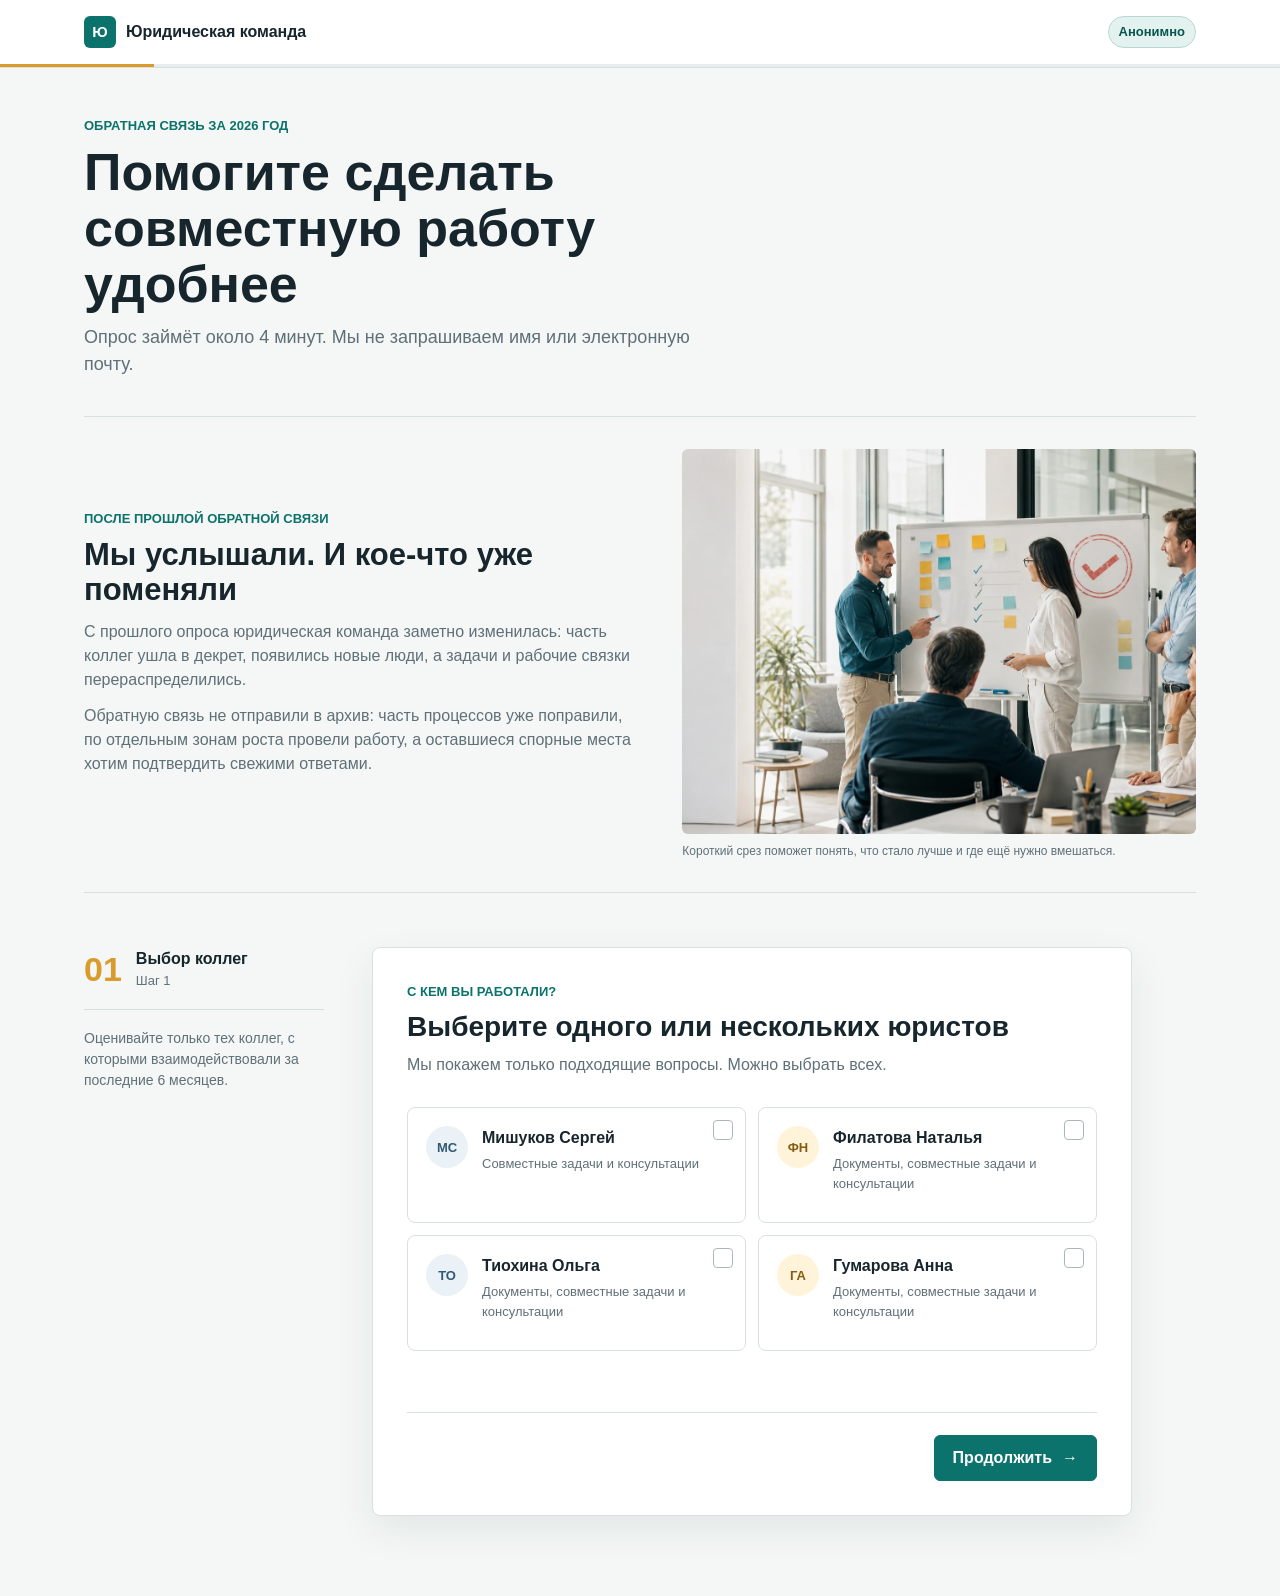
==== commit 478125ef: "Refine feedback intro copy" ====
--- a/index.html
+++ b/index.html
@@ -36,38 +36,12 @@
         <p class="eyebrow">После прошлой обратной связи</p>
         <h2 id="after-feedback-title">Мы услышали. И кое-что уже поменяли</h2>
         <p class="after-feedback__lead">С прошлого опроса юридическая команда заметно изменилась: часть коллег ушла в декрет, появились новые люди, а задачи и рабочие связки перераспределились.</p>
-        <p class="after-feedback__lead">При этом обратную связь не отправили в архив. Мы разобрали зоны роста, пересмотрели отдельные подходы и точечно улучшили процессы.</p>
-
-        <div class="impact-list" aria-label="Будущие темы отчёта">
-          <div class="impact-item">
-            <span class="impact-item__number">01</span>
-            <div>
-              <strong>Разобрали зоны роста</strong>
-              <span>Прошлись по замечаниям и определили, что стоит менять в ежедневной работе.</span>
-            </div>
-          </div>
-          <div class="impact-item">
-            <span class="impact-item__number">02</span>
-            <div>
-              <strong>Подстроились под новый состав</strong>
-              <span>Перераспределили задачи и заново собрали рабочие связки после изменения команды.</span>
-            </div>
-          </div>
-          <div class="impact-item">
-            <span class="impact-item__number">03</span>
-            <div>
-              <strong>Подправили процессы</strong>
-              <span>Часть улучшений уже внедрена. Конкретные примеры добавим после короткой сверки.</span>
-            </div>
-          </div>
-        </div>
-
-        <p class="after-feedback__aside">Сергей подтверждает: улучшения были. Доказательную базу собираем.</p>
+        <p class="after-feedback__lead">Обратную связь не отправили в архив: часть процессов уже поправили, по отдельным зонам роста провели работу, а оставшиеся спорные места хотим подтвердить свежими ответами.</p>
       </div>
 
       <figure class="after-feedback__media">
         <img src="[data-uri]" alt="Команда обсуждает выполненные улучшения у доски с отметками">
-        <figcaption>Работа над обратной связью: художественная реконструкция</figcaption>
+        <figcaption>Короткий срез поможет понять, что стало лучше и где ещё нужно вмешаться.</figcaption>
       </figure>
     </section>
 
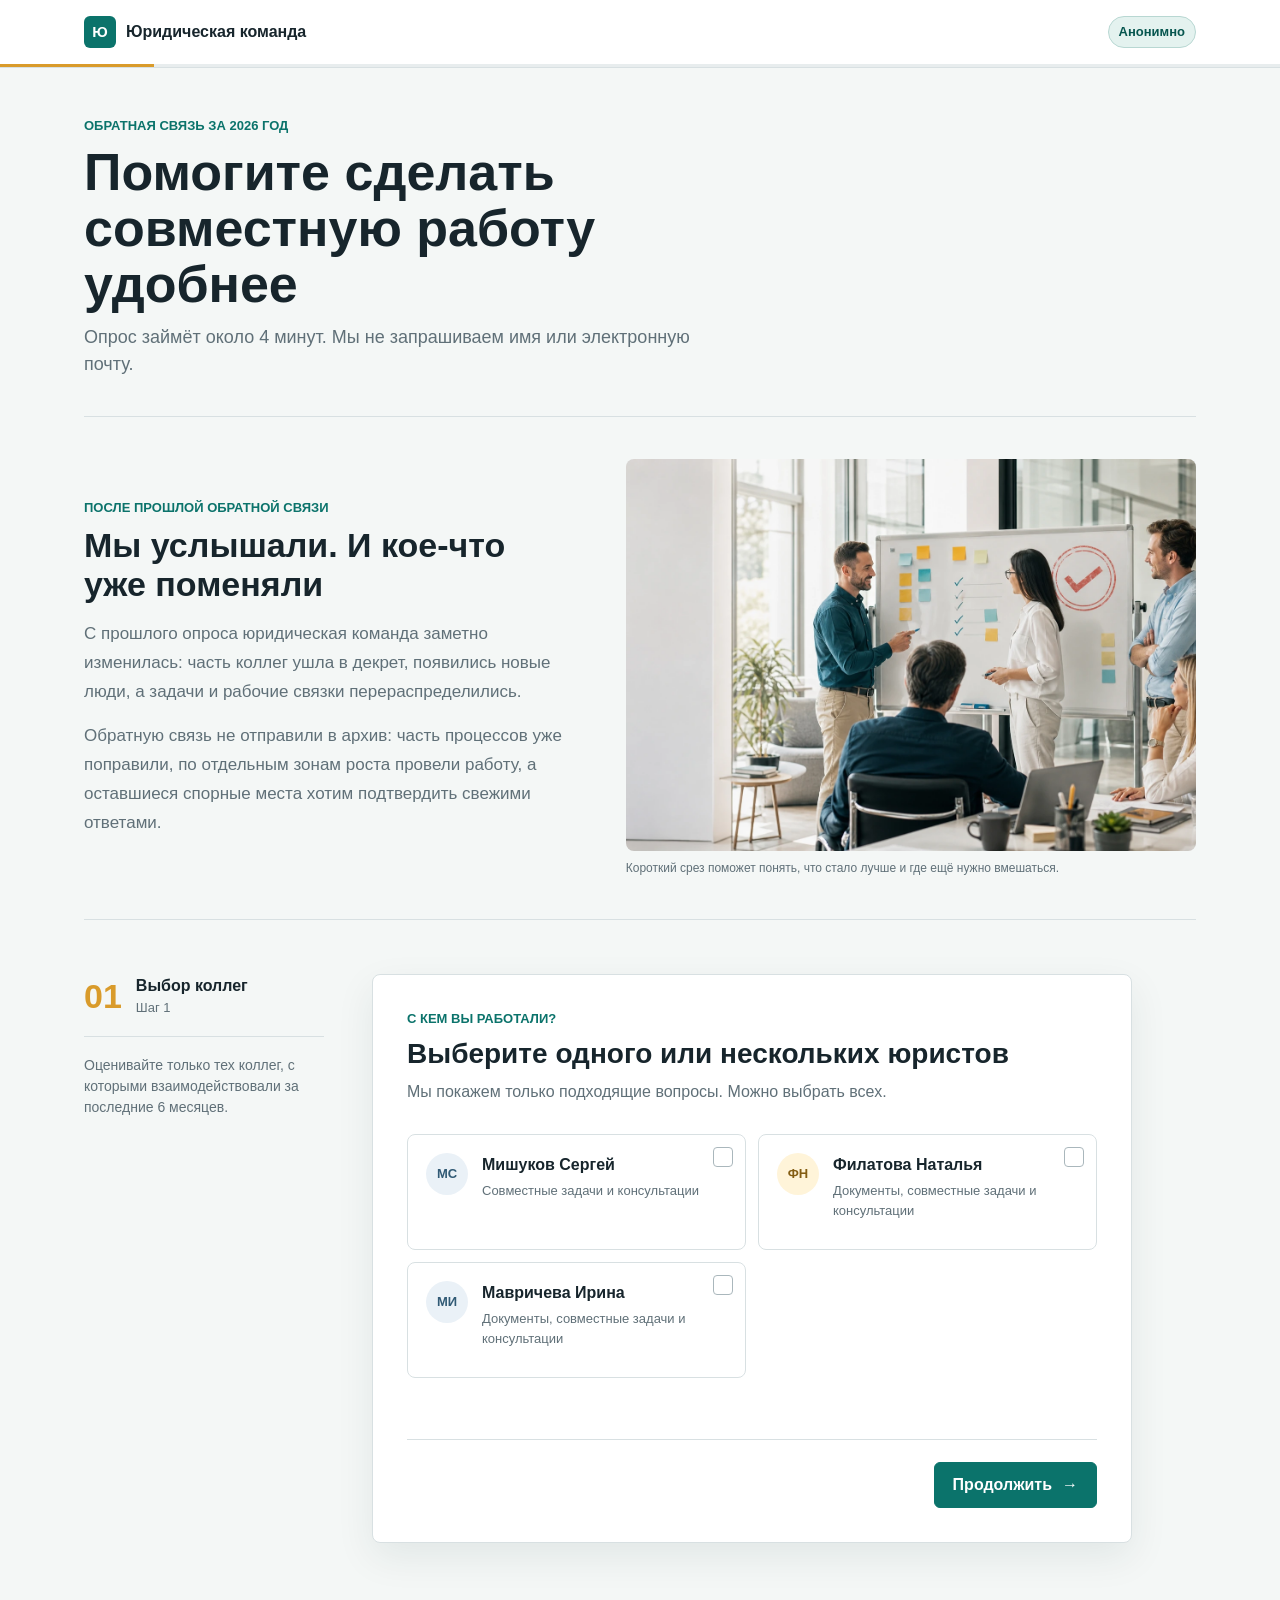
==== commit fd383c70: "Bust survey asset cache" ====
--- a/index.html
+++ b/index.html
@@ -7,7 +7,7 @@
   <meta name="theme-color" content="#0b736b">
   <title>Обратная связь по работе юридической команды</title>
   <meta name="description" content="Анонимная обратная связь по работе юридической команды">
-  <link rel="stylesheet" href="styles.css">
+  <link rel="stylesheet" href="styles.css?v=20260723-06fc130">
 </head>
 <body>
   <header class="topbar">
@@ -138,6 +138,6 @@
   <form id="google-form" action="https://docs.google.com/forms/d/e/1FAIpQLSdIA1RWvDB-7b70IXJwXFzB1P9AaXheVucf6QjuckvnN6t9wQ/formResponse" method="post" target="submit-frame" hidden></form>
   <iframe name="submit-frame" id="submit-frame" title="Отправка ответа" hidden></iframe>
 
-  <script src="app.js"></script>
+  <script src="app.js?v=20260723-f11527c"></script>
 </body>
 </html>
--- a/styles.css
+++ b/styles.css
@@ -1,553 +1,519 @@
-:root {
-  --ink: #17252c;
-  --muted: #607078;
-  --line: #d8e0e2;
-  --surface: #ffffff;
-  --canvas: #f4f7f6;
-  --teal: #0b736b;
-  --teal-dark: #07564f;
-  --teal-soft: #e4f2ef;
-  --amber: #d99b2b;
-  --amber-soft: #fff4d9;
-  --blue-soft: #eaf1f7;
-  --danger: #b33a3a;
-  --shadow: 0 14px 38px rgba(18, 46, 49, 0.08);
-  font-family: Inter, "Segoe UI", Arial, sans-serif;
-  color: var(--ink);
-  background: var(--canvas);
-}
-
-* { box-sizing: border-box; }
-
-html { scroll-behavior: smooth; }
-
-body {
-  margin: 0;
-  min-width: 320px;
-  background: var(--canvas);
-  color: var(--ink);
-  font-size: 16px;
-  line-height: 1.5;
-}
-
-button, textarea, input { font: inherit; }
-
-button { letter-spacing: 0; }
-
-.topbar {
-  position: sticky;
-  top: 0;
-  z-index: 20;
-  background: rgba(255, 255, 255, 0.96);
-  border-bottom: 1px solid var(--line);
-}
-
-.topbar__inner {
-  max-width: 1160px;
-  height: 64px;
-  margin: 0 auto;
-  padding: 0 24px;
-  display: flex;
-  align-items: center;
-  justify-content: space-between;
-  gap: 16px;
-}
-
-.brand {
-  display: inline-flex;
-  align-items: center;
-  gap: 10px;
-  color: var(--ink);
-  font-weight: 700;
-  text-decoration: none;
-}
-
-.brand__mark {
-  width: 32px;
-  height: 32px;
-  display: grid;
-  place-items: center;
-  border-radius: 6px;
-  background: var(--teal);
-  color: #fff;
-  font-size: 15px;
-}
-
-.privacy-badge {
-  padding: 5px 10px;
-  border: 1px solid #b8d7d2;
-  border-radius: 999px;
-  color: var(--teal-dark);
-  background: var(--teal-soft);
-  font-size: 13px;
-  font-weight: 700;
-}
-
-.progress { height: 3px; background: #e8edee; }
-
-.progress__bar {
-  width: 12%;
-  height: 100%;
-  background: var(--amber);
-  transition: width 220ms ease;
-}
-
-.shell {
-  max-width: 1160px;
-  margin: 0 auto;
-  padding: 48px 24px 80px;
-}
-
-.intro {
-  max-width: 760px;
-  margin-bottom: 38px;
-}
-
-.eyebrow, .step-heading__kicker {
-  margin: 0 0 8px;
-  color: var(--teal);
-  font-size: 13px;
-  font-weight: 800;
-  text-transform: uppercase;
-}
-
-h1, h2, p { margin-top: 0; }
-
-h1 {
-  max-width: 720px;
-  margin-bottom: 12px;
-  font-size: clamp(32px, 5vw, 52px);
-  line-height: 1.08;
-  letter-spacing: 0;
-}
-
-.intro > p:last-child {
-  max-width: 620px;
-  margin-bottom: 0;
-  color: var(--muted);
-  font-size: 18px;
-}
-
-.after-feedback {
-  display: grid;
-  grid-template-columns: minmax(0, 1fr) minmax(340px, 0.92fr);
-  gap: 40px;
-  margin: 0 0 54px;
-  padding: 32px 0;
-  border-top: 1px solid var(--line);
-  border-bottom: 1px solid var(--line);
-  align-items: center;
-}
-
-.after-feedback h2 {
-  max-width: 520px;
-  margin-bottom: 12px;
-  font-size: 31px;
-  line-height: 1.15;
-  letter-spacing: 0;
-}
-
-.after-feedback__lead {
-  max-width: 590px;
-  margin-bottom: 24px;
-  color: var(--muted);
-}
-
+:root {
+  --ink: #17252c;
+  --muted: #607078;
+  --line: #d8e0e2;
+  --surface: #ffffff;
+  --canvas: #f4f7f6;
+  --teal: #0b736b;
+  --teal-dark: #07564f;
+  --teal-soft: #e4f2ef;
+  --amber: #d99b2b;
+  --amber-soft: #fff4d9;
+  --blue-soft: #eaf1f7;
+  --danger: #b33a3a;
+  --shadow: 0 14px 38px rgba(18, 46, 49, 0.08);
+  font-family: Inter, "Segoe UI", Arial, sans-serif;
+  color: var(--ink);
+  background: var(--canvas);
+}
+
+* { box-sizing: border-box; }
+
+html { scroll-behavior: smooth; }
+
+body {
+  margin: 0;
+  min-width: 320px;
+  background: var(--canvas);
+  color: var(--ink);
+  font-size: 16px;
+  line-height: 1.5;
+}
+
+button, textarea, input { font: inherit; }
+
+button { letter-spacing: 0; }
+
+.topbar {
+  position: sticky;
+  top: 0;
+  z-index: 20;
+  background: rgba(255, 255, 255, 0.96);
+  border-bottom: 1px solid var(--line);
+}
+
+.topbar__inner {
+  max-width: 1160px;
+  height: 64px;
+  margin: 0 auto;
+  padding: 0 24px;
+  display: flex;
+  align-items: center;
+  justify-content: space-between;
+  gap: 16px;
+}
+
+.brand {
+  display: inline-flex;
+  align-items: center;
+  gap: 10px;
+  color: var(--ink);
+  font-weight: 700;
+  text-decoration: none;
+}
+
+.brand__mark {
+  width: 32px;
+  height: 32px;
+  display: grid;
+  place-items: center;
+  border-radius: 6px;
+  background: var(--teal);
+  color: #fff;
+  font-size: 15px;
+}
+
+.privacy-badge {
+  padding: 5px 10px;
+  border: 1px solid #b8d7d2;
+  border-radius: 999px;
+  color: var(--teal-dark);
+  background: var(--teal-soft);
+  font-size: 13px;
+  font-weight: 700;
+}
+
+.progress { height: 3px; background: #e8edee; }
+
+.progress__bar {
+  width: 12%;
+  height: 100%;
+  background: var(--amber);
+  transition: width 220ms ease;
+}
+
+.shell {
+  max-width: 1160px;
+  margin: 0 auto;
+  padding: 48px 24px 80px;
+}
+
+.intro {
+  max-width: 760px;
+  margin-bottom: 38px;
+}
+
+.eyebrow, .step-heading__kicker {
+  margin: 0 0 8px;
+  color: var(--teal);
+  font-size: 13px;
+  font-weight: 800;
+  text-transform: uppercase;
+}
+
+h1, h2, p { margin-top: 0; }
+
+h1 {
+  max-width: 720px;
+  margin-bottom: 12px;
+  font-size: clamp(32px, 5vw, 52px);
+  line-height: 1.08;
+  letter-spacing: 0;
+}
+
+.intro > p:last-child {
+  max-width: 620px;
+  margin-bottom: 0;
+  color: var(--muted);
+  font-size: 18px;
+}
+
+.after-feedback {
+  display: grid;
+  grid-template-columns: minmax(360px, 0.92fr) minmax(420px, 1.08fr);
+  gap: 56px;
+  margin: 0 0 54px;
+  padding: 42px 0;
+  border-top: 1px solid var(--line);
+  border-bottom: 1px solid var(--line);
+  align-items: center;
+}
+
+.after-feedback h2 {
+  max-width: 640px;
+  margin-bottom: 16px;
+  font-size: 34px;
+  line-height: 1.15;
+  letter-spacing: 0;
+}
+
+.after-feedback__lead {
+  max-width: 660px;
+  margin-bottom: 16px;
+  color: var(--muted);
+  font-size: 17px;
+  line-height: 1.7;
+}
+
 .after-feedback__lead + .after-feedback__lead {
-  margin-top: -12px;
-}
-
-.impact-list {
-  display: grid;
-  grid-template-columns: repeat(3, minmax(0, 1fr));
-  gap: 18px;
-}
-
-.impact-item {
-  min-width: 0;
-  padding-top: 12px;
-  border-top: 2px solid var(--teal);
-}
-
-.impact-item__number {
-  display: block;
-  margin-bottom: 8px;
-  color: var(--amber);
-  font-size: 13px;
-  font-weight: 800;
-}
-
-.impact-item strong,
-.impact-item div > span {
-  display: block;
-}
-
-.impact-item strong {
-  margin-bottom: 5px;
-  line-height: 1.25;
-}
-
-.impact-item div > span {
-  color: var(--muted);
-  font-size: 13px;
-}
-
-.after-feedback__aside {
-  margin: 22px 0 0;
-  color: var(--teal-dark);
-  font-size: 14px;
-  font-weight: 700;
-}
-
-.after-feedback__media {
-  margin: 0;
-}
-
-.after-feedback__media img {
-  width: 100%;
-  aspect-ratio: 4 / 3;
-  display: block;
-  object-fit: cover;
-  object-position: 68% center;
-  border-radius: 6px;
-}
-
-.after-feedback__media figcaption {
-  margin-top: 8px;
-  color: var(--muted);
-  font-size: 12px;
-}
-
-.survey-layout {
-  display: grid;
-  grid-template-columns: minmax(180px, 240px) minmax(0, 760px);
-  gap: 48px;
-  align-items: start;
-}
-
-.survey-meta { position: sticky; top: 96px; }
-
-.meta-item {
-  display: flex;
-  align-items: center;
-  gap: 14px;
-  padding-bottom: 18px;
-  border-bottom: 1px solid var(--line);
-}
-
-.meta-item__number {
-  color: var(--amber);
-  font-size: 34px;
-  font-weight: 800;
-  line-height: 1;
-}
-
-.meta-item strong, .meta-item span { display: block; }
-
-.meta-item div > span { color: var(--muted); font-size: 13px; }
-
-.meta-note { margin: 18px 0 0; color: var(--muted); font-size: 14px; }
-
-.survey {
-  min-height: 560px;
-  padding: 34px;
-  border: 1px solid var(--line);
-  border-radius: 8px;
-  background: var(--surface);
-  box-shadow: var(--shadow);
-}
-
-.step { display: none; }
-.step.is-active { display: block; }
-
-.step-heading { margin-bottom: 30px; }
-
-.step-heading h2, .success h2 {
-  margin-bottom: 10px;
-  font-size: 28px;
-  line-height: 1.2;
-  letter-spacing: 0;
-}
-
-.step-heading > p:last-child, .success > p:last-child { margin-bottom: 0; color: var(--muted); }
-
-.people-grid {
-  display: grid;
-  grid-template-columns: repeat(2, minmax(0, 1fr));
-  gap: 12px;
-}
-
-.person-choice {
-  position: relative;
-  display: flex;
-  min-height: 116px;
-  padding: 18px;
-  gap: 14px;
-  align-items: flex-start;
-  border: 1px solid var(--line);
-  border-radius: 8px;
-  background: #fff;
-  cursor: pointer;
-  transition: border-color 160ms ease, background 160ms ease, box-shadow 160ms ease;
-}
-
-.person-choice:hover { border-color: #91b8b3; }
-
-.person-choice:has(input:focus-visible) { outline: 3px solid rgba(11, 115, 107, 0.2); outline-offset: 2px; }
-
-.person-choice:has(input:checked) {
-  border-color: var(--teal);
-  background: var(--teal-soft);
-  box-shadow: inset 0 0 0 1px var(--teal);
-}
-
-.person-choice input {
-  position: absolute;
-  opacity: 0;
-  pointer-events: none;
-}
-
-.avatar {
-  flex: 0 0 42px;
-  width: 42px;
-  height: 42px;
-  display: grid;
-  place-items: center;
-  border-radius: 50%;
-  background: var(--blue-soft);
-  color: #315a75;
-  font-size: 13px;
-  font-weight: 800;
-}
-
-.person-choice:nth-child(2n) .avatar { background: var(--amber-soft); color: #845d13; }
-
-.person-choice__copy { min-width: 0; }
-.person-choice__copy strong { display: block; margin-bottom: 4px; }
-.person-choice__copy span { display: block; color: var(--muted); font-size: 13px; }
-
-.person-choice__check {
-  position: absolute;
-  top: 12px;
-  right: 12px;
-  width: 20px;
-  height: 20px;
-  display: grid;
-  place-items: center;
-  border: 1px solid #aab7bc;
-  border-radius: 4px;
-  color: transparent;
-  background: #fff;
-  font-size: 13px;
-  font-weight: 900;
-}
-
-.person-choice:has(input:checked) .person-choice__check { border-color: var(--teal); background: var(--teal); color: #fff; }
-
-.person-summary {
-  display: flex;
-  align-items: center;
-  gap: 14px;
-  margin: -6px 0 28px;
-  padding: 14px 16px;
-  border-left: 3px solid var(--amber);
-  background: var(--amber-soft);
-}
-
-.person-summary strong, .person-summary span { display: block; }
-.person-summary span { color: #6f6042; font-size: 13px; }
-
-.metric { margin-bottom: 28px; }
-
-.metric__title {
-  display: flex;
-  justify-content: space-between;
-  gap: 16px;
-  margin-bottom: 10px;
-  font-weight: 700;
-}
-
-.metric__title span { color: var(--muted); font-size: 13px; font-weight: 500; }
-
-.rating {
-  display: grid;
-  grid-template-columns: repeat(10, minmax(36px, 1fr));
-  gap: 5px;
-}
-
-.rating label { position: relative; }
-.rating input { position: absolute; opacity: 0; }
-
-.rating span {
-  height: 42px;
-  display: grid;
-  place-items: center;
-  border: 1px solid var(--line);
-  border-radius: 6px;
-  background: #fff;
-  cursor: pointer;
-  font-weight: 700;
-  transition: background 140ms ease, border-color 140ms ease, color 140ms ease;
-}
-
-.rating label:hover span { border-color: #87aaa6; }
-.rating input:focus-visible + span { outline: 3px solid rgba(11, 115, 107, 0.2); outline-offset: 2px; }
-.rating input:checked + span { border-color: var(--teal); background: var(--teal); color: #fff; }
-
-.rating-scale {
-  display: flex;
-  justify-content: space-between;
-  margin-top: 7px;
-  color: var(--muted);
-  font-size: 12px;
-}
-
-.field { margin-top: 24px; }
-.field.is-hidden { display: none; }
-
-.field label, .field-group legend {
-  display: block;
-  margin-bottom: 9px;
-  font-weight: 700;
-}
-
-.required { color: var(--danger); }
-
-textarea {
-  width: 100%;
-  min-height: 96px;
-  padding: 13px 14px;
-  resize: vertical;
-  border: 1px solid #b8c4c8;
-  border-radius: 6px;
-  color: var(--ink);
-  background: #fff;
-}
-
-textarea:focus { outline: 3px solid rgba(11, 115, 107, 0.16); border-color: var(--teal); }
-textarea[aria-invalid="true"] { border-color: var(--danger); }
-
-.field-group { margin: 0; padding: 0; border: 0; }
-
-.choice-row { display: flex; flex-wrap: wrap; gap: 10px; }
-.choice-pill { position: relative; }
-.choice-pill input { position: absolute; opacity: 0; }
-.choice-pill span {
-  display: block;
-  padding: 10px 15px;
-  border: 1px solid var(--line);
-  border-radius: 6px;
-  cursor: pointer;
-  background: #fff;
-}
-.choice-pill input:checked + span { border-color: var(--teal); background: var(--teal-soft); color: var(--teal-dark); font-weight: 700; }
-.choice-pill input:focus-visible + span { outline: 3px solid rgba(11, 115, 107, 0.2); outline-offset: 2px; }
-
-.notice {
-  margin-top: 26px;
-  padding: 14px 16px;
-  border-left: 3px solid #5e86a0;
-  background: var(--blue-soft);
-  color: #344f60;
-}
-.notice strong { display: block; margin-bottom: 2px; }
-.notice p { margin-bottom: 0; font-size: 14px; }
-
-.field-error { min-height: 21px; margin: 8px 0 0; color: var(--danger); font-size: 13px; }
-
-.actions {
-  display: flex;
-  justify-content: space-between;
-  gap: 12px;
-  margin-top: 32px;
-  padding-top: 22px;
-  border-top: 1px solid var(--line);
-}
-
-.actions--end { justify-content: flex-end; }
-
-.button {
-  min-height: 44px;
-  padding: 10px 18px;
-  display: inline-flex;
-  align-items: center;
-  justify-content: center;
-  gap: 10px;
-  border-radius: 6px;
-  cursor: pointer;
-  font-weight: 750;
-}
-
-.button:focus-visible { outline: 3px solid rgba(11, 115, 107, 0.25); outline-offset: 2px; }
-.button:disabled { cursor: wait; opacity: 0.7; }
-.button--primary { border: 1px solid var(--teal); background: var(--teal); color: #fff; }
-.button--primary:hover:not(:disabled) { border-color: var(--teal-dark); background: var(--teal-dark); }
-.button--secondary { border: 1px solid #aebbbf; background: #fff; color: var(--ink); }
-.button--secondary:hover { background: #f3f6f6; }
-
-.button__spinner {
-  display: none;
-  width: 16px;
-  height: 16px;
-  border: 2px solid rgba(255,255,255,0.45);
-  border-top-color: #fff;
-  border-radius: 50%;
-  animation: spin 700ms linear infinite;
-}
-.button.is-loading .button__spinner { display: block; }
-
-.success { padding: 54px 10px; text-align: center; }
-.success__mark {
-  width: 58px;
-  height: 58px;
-  margin: 0 auto 20px;
-  display: grid;
-  place-items: center;
-  border-radius: 50%;
-  background: var(--teal-soft);
-  color: var(--teal);
-  font-size: 30px;
-  font-weight: 800;
-}
-
-@keyframes spin { to { transform: rotate(360deg); } }
-
-@media (max-width: 820px) {
-  .shell { padding-top: 34px; }
-  .after-feedback { grid-template-columns: 1fr; gap: 24px; }
-  .after-feedback__media { order: -1; }
-  .after-feedback__media img { aspect-ratio: 16 / 8; }
-  .survey-layout { grid-template-columns: 1fr; gap: 18px; }
-  .survey-meta { position: static; }
-  .meta-note { display: none; }
-  .survey { min-height: auto; }
-}
-
-@media (max-width: 620px) {
-  .topbar__inner { padding: 0 16px; }
-  .brand > span:last-child { display: none; }
-  .shell { padding: 28px 14px 52px; }
-  h1 { font-size: 34px; }
-  .intro > p:last-child { font-size: 16px; }
-  .after-feedback { margin-bottom: 38px; padding: 24px 0; }
-  .after-feedback h2 { font-size: 26px; }
+  margin-top: 0;
+}
+
+.after-feedback__lead:last-child {
+  margin-bottom: 0;
+}
+
+
+.after-feedback__media {
+  margin: 0;
+}
+
+.after-feedback__media img {
+  width: 100%;
+  aspect-ratio: 16 / 11;
+  display: block;
+  object-fit: cover;
+  object-position: 68% center;
+  border-radius: 8px;
+}
+
+.after-feedback__media figcaption {
+  margin-top: 8px;
+  color: var(--muted);
+  font-size: 12px;
+}
+
+.survey-layout {
+  display: grid;
+  grid-template-columns: minmax(180px, 240px) minmax(0, 760px);
+  gap: 48px;
+  align-items: start;
+}
+
+.survey-meta { position: sticky; top: 96px; }
+
+.meta-item {
+  display: flex;
+  align-items: center;
+  gap: 14px;
+  padding-bottom: 18px;
+  border-bottom: 1px solid var(--line);
+}
+
+.meta-item__number {
+  color: var(--amber);
+  font-size: 34px;
+  font-weight: 800;
+  line-height: 1;
+}
+
+.meta-item strong, .meta-item span { display: block; }
+
+.meta-item div > span { color: var(--muted); font-size: 13px; }
+
+.meta-note { margin: 18px 0 0; color: var(--muted); font-size: 14px; }
+
+.survey {
+  min-height: 560px;
+  padding: 34px;
+  border: 1px solid var(--line);
+  border-radius: 8px;
+  background: var(--surface);
+  box-shadow: var(--shadow);
+}
+
+.step { display: none; }
+.step.is-active { display: block; }
+
+.step-heading { margin-bottom: 30px; }
+
+.step-heading h2, .success h2 {
+  margin-bottom: 10px;
+  font-size: 28px;
+  line-height: 1.2;
+  letter-spacing: 0;
+}
+
+.step-heading > p:last-child, .success > p:last-child { margin-bottom: 0; color: var(--muted); }
+
+.people-grid {
+  display: grid;
+  grid-template-columns: repeat(2, minmax(0, 1fr));
+  gap: 12px;
+}
+
+.person-choice {
+  position: relative;
+  display: flex;
+  min-height: 116px;
+  padding: 18px;
+  gap: 14px;
+  align-items: flex-start;
+  border: 1px solid var(--line);
+  border-radius: 8px;
+  background: #fff;
+  cursor: pointer;
+  transition: border-color 160ms ease, background 160ms ease, box-shadow 160ms ease;
+}
+
+.person-choice:hover { border-color: #91b8b3; }
+
+.person-choice:has(input:focus-visible) { outline: 3px solid rgba(11, 115, 107, 0.2); outline-offset: 2px; }
+
+.person-choice:has(input:checked) {
+  border-color: var(--teal);
+  background: var(--teal-soft);
+  box-shadow: inset 0 0 0 1px var(--teal);
+}
+
+.person-choice input {
+  position: absolute;
+  opacity: 0;
+  pointer-events: none;
+}
+
+.avatar {
+  flex: 0 0 42px;
+  width: 42px;
+  height: 42px;
+  display: grid;
+  place-items: center;
+  border-radius: 50%;
+  background: var(--blue-soft);
+  color: #315a75;
+  font-size: 13px;
+  font-weight: 800;
+}
+
+.person-choice:nth-child(2n) .avatar { background: var(--amber-soft); color: #845d13; }
+
+.person-choice__copy { min-width: 0; }
+.person-choice__copy strong { display: block; margin-bottom: 4px; }
+.person-choice__copy span { display: block; color: var(--muted); font-size: 13px; }
+
+.person-choice__check {
+  position: absolute;
+  top: 12px;
+  right: 12px;
+  width: 20px;
+  height: 20px;
+  display: grid;
+  place-items: center;
+  border: 1px solid #aab7bc;
+  border-radius: 4px;
+  color: transparent;
+  background: #fff;
+  font-size: 13px;
+  font-weight: 900;
+}
+
+.person-choice:has(input:checked) .person-choice__check { border-color: var(--teal); background: var(--teal); color: #fff; }
+
+.person-summary {
+  display: flex;
+  align-items: center;
+  gap: 14px;
+  margin: -6px 0 28px;
+  padding: 14px 16px;
+  border-left: 3px solid var(--amber);
+  background: var(--amber-soft);
+}
+
+.person-summary strong, .person-summary span { display: block; }
+.person-summary span { color: #6f6042; font-size: 13px; }
+
+.metric { margin-bottom: 28px; }
+
+.metric__title {
+  display: grid;
+  gap: 4px;
+  margin-bottom: 10px;
+  font-weight: 700;
+}
+
+.metric__title span {
+  color: var(--muted);
+  font-size: 13px;
+  font-weight: 500;
+  line-height: 1.35;
+}
+
+.rating {
+  display: grid;
+  grid-template-columns: repeat(10, minmax(36px, 1fr));
+  gap: 5px;
+}
+
+.rating label { position: relative; }
+.rating input { position: absolute; opacity: 0; }
+
+.rating span {
+  height: 42px;
+  display: grid;
+  place-items: center;
+  border: 1px solid var(--line);
+  border-radius: 6px;
+  background: #fff;
+  cursor: pointer;
+  font-weight: 700;
+  transition: background 140ms ease, border-color 140ms ease, color 140ms ease;
+}
+
+.rating label:hover span { border-color: #87aaa6; }
+.rating input:focus-visible + span { outline: 3px solid rgba(11, 115, 107, 0.2); outline-offset: 2px; }
+.rating input:checked + span { border-color: var(--teal); background: var(--teal); color: #fff; }
+
+.rating-scale {
+  display: flex;
+  justify-content: space-between;
+  margin-top: 7px;
+  color: var(--muted);
+  font-size: 12px;
+}
+
+.field { margin-top: 24px; }
+.field.is-hidden { display: none; }
+
+.field label, .field-group legend {
+  display: block;
+  margin-bottom: 9px;
+  font-weight: 700;
+}
+
+.required { color: var(--danger); }
+
+textarea {
+  width: 100%;
+  min-height: 96px;
+  padding: 13px 14px;
+  resize: vertical;
+  border: 1px solid #b8c4c8;
+  border-radius: 6px;
+  color: var(--ink);
+  background: #fff;
+}
+
+textarea:focus { outline: 3px solid rgba(11, 115, 107, 0.16); border-color: var(--teal); }
+textarea[aria-invalid="true"] { border-color: var(--danger); }
+
+.field-group { margin: 0; padding: 0; border: 0; }
+
+.choice-row { display: flex; flex-wrap: wrap; gap: 10px; }
+.choice-pill { position: relative; }
+.choice-pill input { position: absolute; opacity: 0; }
+.choice-pill span {
+  display: block;
+  padding: 10px 15px;
+  border: 1px solid var(--line);
+  border-radius: 6px;
+  cursor: pointer;
+  background: #fff;
+}
+.choice-pill input:checked + span { border-color: var(--teal); background: var(--teal-soft); color: var(--teal-dark); font-weight: 700; }
+.choice-pill input:focus-visible + span { outline: 3px solid rgba(11, 115, 107, 0.2); outline-offset: 2px; }
+
+.notice {
+  margin-top: 26px;
+  padding: 14px 16px;
+  border-left: 3px solid #5e86a0;
+  background: var(--blue-soft);
+  color: #344f60;
+}
+.notice strong { display: block; margin-bottom: 2px; }
+.notice p { margin-bottom: 0; font-size: 14px; }
+
+.field-error { min-height: 21px; margin: 8px 0 0; color: var(--danger); font-size: 13px; }
+
+.actions {
+  display: flex;
+  justify-content: space-between;
+  gap: 12px;
+  margin-top: 32px;
+  padding-top: 22px;
+  border-top: 1px solid var(--line);
+}
+
+.actions--end { justify-content: flex-end; }
+
+.button {
+  min-height: 44px;
+  padding: 10px 18px;
+  display: inline-flex;
+  align-items: center;
+  justify-content: center;
+  gap: 10px;
+  border-radius: 6px;
+  cursor: pointer;
+  font-weight: 750;
+}
+
+.button:focus-visible { outline: 3px solid rgba(11, 115, 107, 0.25); outline-offset: 2px; }
+.button:disabled { cursor: wait; opacity: 0.7; }
+.button--primary { border: 1px solid var(--teal); background: var(--teal); color: #fff; }
+.button--primary:hover:not(:disabled) { border-color: var(--teal-dark); background: var(--teal-dark); }
+.button--secondary { border: 1px solid #aebbbf; background: #fff; color: var(--ink); }
+.button--secondary:hover { background: #f3f6f6; }
+
+.button__spinner {
+  display: none;
+  width: 16px;
+  height: 16px;
+  border: 2px solid rgba(255,255,255,0.45);
+  border-top-color: #fff;
+  border-radius: 50%;
+  animation: spin 700ms linear infinite;
+}
+.button.is-loading .button__spinner { display: block; }
+
+.success { padding: 54px 10px; text-align: center; }
+.success__mark {
+  width: 58px;
+  height: 58px;
+  margin: 0 auto 20px;
+  display: grid;
+  place-items: center;
+  border-radius: 50%;
+  background: var(--teal-soft);
+  color: var(--teal);
+  font-size: 30px;
+  font-weight: 800;
+}
+
+@keyframes spin { to { transform: rotate(360deg); } }
+
+@media (max-width: 820px) {
+  .shell { padding-top: 34px; }
+  .after-feedback { grid-template-columns: 1fr; gap: 24px; }
+  .after-feedback__media { order: -1; }
+  .after-feedback__media img { aspect-ratio: 16 / 9; }
+  .survey-layout { grid-template-columns: 1fr; gap: 18px; }
+  .survey-meta { position: static; }
+  .meta-note { display: none; }
+  .survey { min-height: auto; }
+}
+
+@media (max-width: 620px) {
+  .topbar__inner { padding: 0 16px; }
+  .brand > span:last-child { display: none; }
+  .shell { padding: 28px 14px 52px; }
+  h1 { font-size: 34px; }
+  .intro > p:last-child { font-size: 16px; }
+  .after-feedback { margin-bottom: 38px; padding: 24px 0; }
+  .after-feedback h2 { font-size: 26px; }
   .after-feedback__lead + .after-feedback__lead {
-  margin-top: -12px;
-}
-
-.impact-list { grid-template-columns: 1fr; gap: 14px; }
-  .impact-item { display: grid; grid-template-columns: 32px 1fr; gap: 8px; }
-  .impact-item__number { margin: 2px 0 0; }
-  .after-feedback__media img { aspect-ratio: 4 / 3; }
-  .people-grid { grid-template-columns: 1fr; }
-  .survey { padding: 24px 16px; }
-  .rating { grid-template-columns: repeat(5, 1fr); }
-  .metric__title { display: block; }
-  .metric__title span { display: block; margin-top: 3px; }
-  .actions { flex-wrap: wrap; }
-  .actions .button { flex: 1 1 130px; }
-}
-
-@media (prefers-reduced-motion: reduce) {
-  *, *::before, *::after { scroll-behavior: auto !important; animation-duration: 0.01ms !important; transition-duration: 0.01ms !important; }
-}
+  margin-top: 0;
+}
+
+  .after-feedback__media img { aspect-ratio: 4 / 3; }
+  .people-grid { grid-template-columns: 1fr; }
+  .survey { padding: 24px 16px; }
+  .rating { grid-template-columns: repeat(5, 1fr); }
+  .metric__title { display: grid; }
+  .metric__title span { display: block; margin-top: 0; }
+  .actions { flex-wrap: wrap; }
+  .actions .button { flex: 1 1 130px; }
+}
+
+@media (prefers-reduced-motion: reduce) {
+  *, *::before, *::after { scroll-behavior: auto !important; animation-duration: 0.01ms !important; transition-duration: 0.01ms !important; }
+}
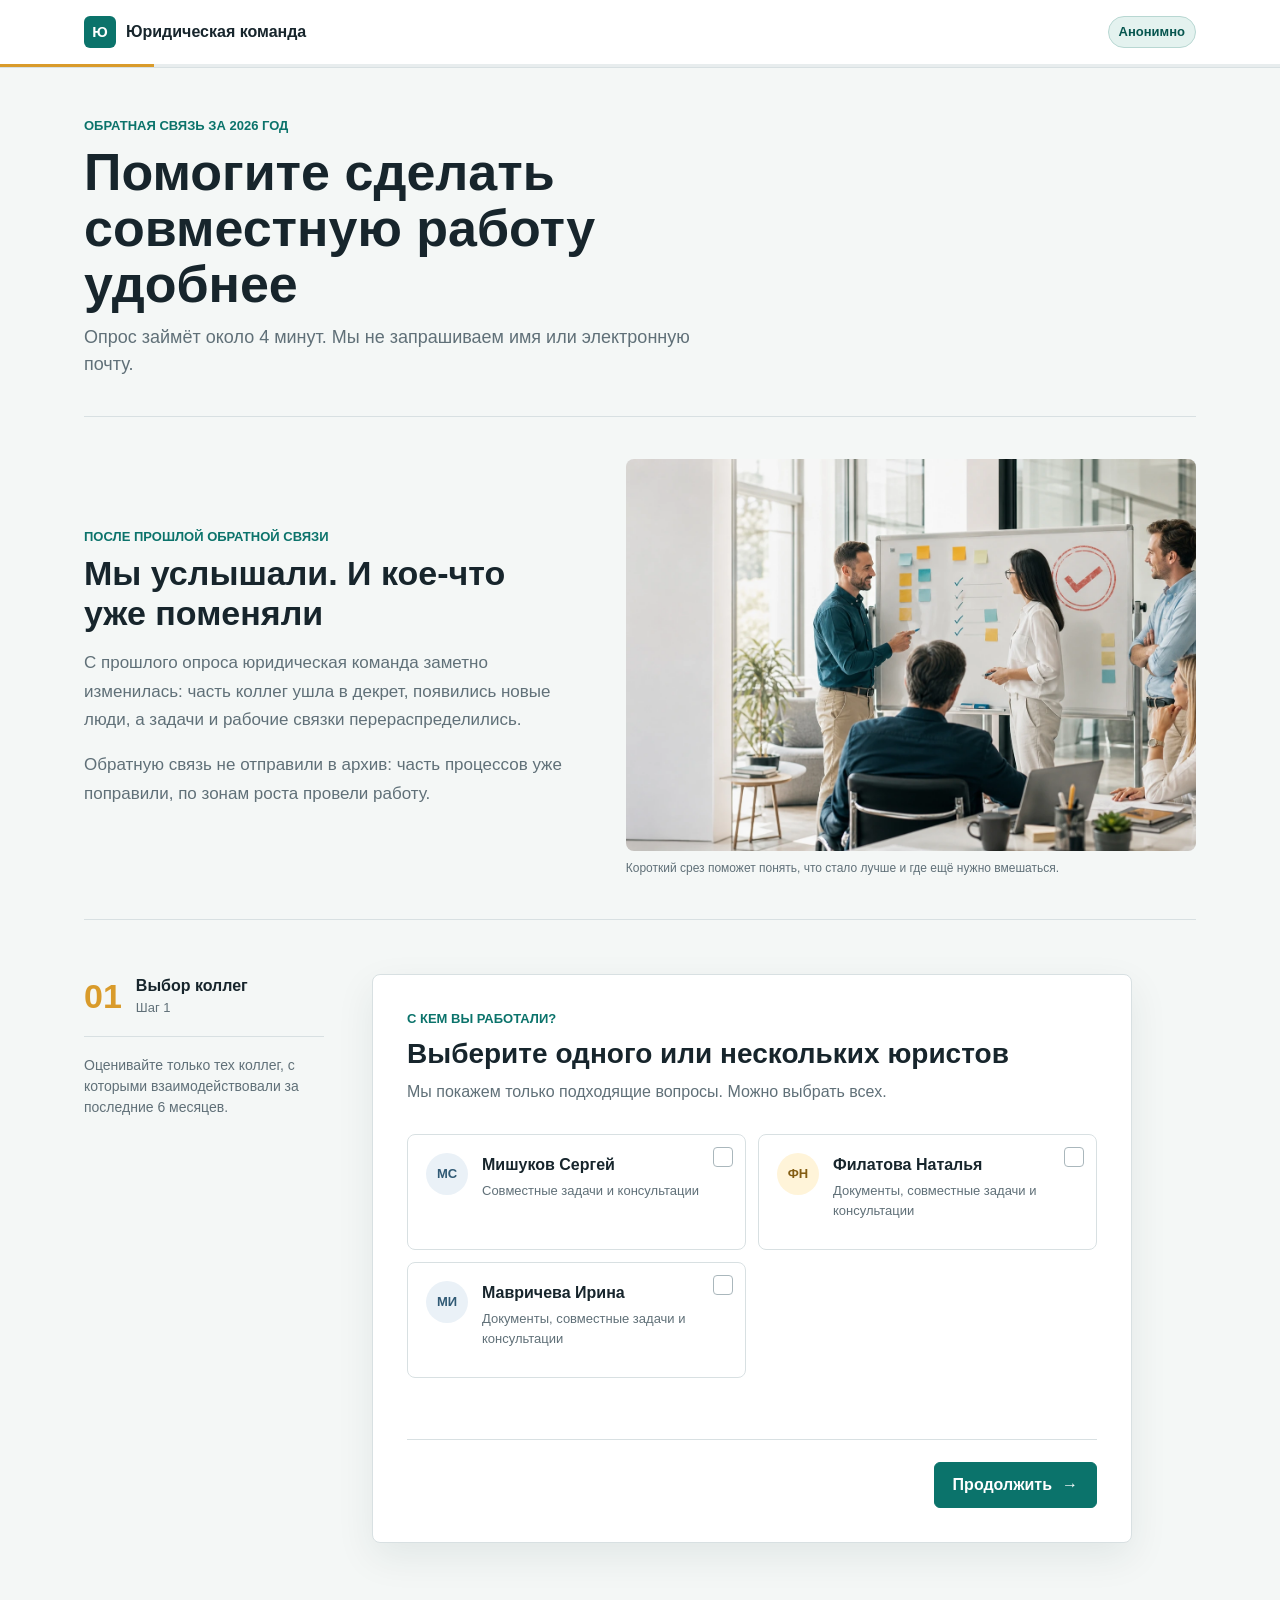
==== commit 084b58fa: "Tighten feedback intro text" ====
--- a/index.html
+++ b/index.html
@@ -36,7 +36,7 @@
         <p class="eyebrow">После прошлой обратной связи</p>
         <h2 id="after-feedback-title">Мы услышали. И кое-что уже поменяли</h2>
         <p class="after-feedback__lead">С прошлого опроса юридическая команда заметно изменилась: часть коллег ушла в декрет, появились новые люди, а задачи и рабочие связки перераспределились.</p>
-        <p class="after-feedback__lead">Обратную связь не отправили в архив: часть процессов уже поправили, по отдельным зонам роста провели работу, а оставшиеся спорные места хотим подтвердить свежими ответами.</p>
+        <p class="after-feedback__lead">Обратную связь не отправили в архив: часть процессов уже поправили, по зонам роста провели работу.</p>
       </div>
 
       <figure class="after-feedback__media">
@@ -138,6 +138,6 @@
   <form id="google-form" action="https://docs.google.com/forms/d/e/1FAIpQLSdIA1RWvDB-7b70IXJwXFzB1P9AaXheVucf6QjuckvnN6t9wQ/formResponse" method="post" target="submit-frame" hidden></form>
   <iframe name="submit-frame" id="submit-frame" title="Отправка ответа" hidden></iframe>
 
-  <script src="app.js?v=20260723-f11527c"></script>
+  <script src="app.js?v=20260723-equal-metrics"></script>
 </body>
 </html>
